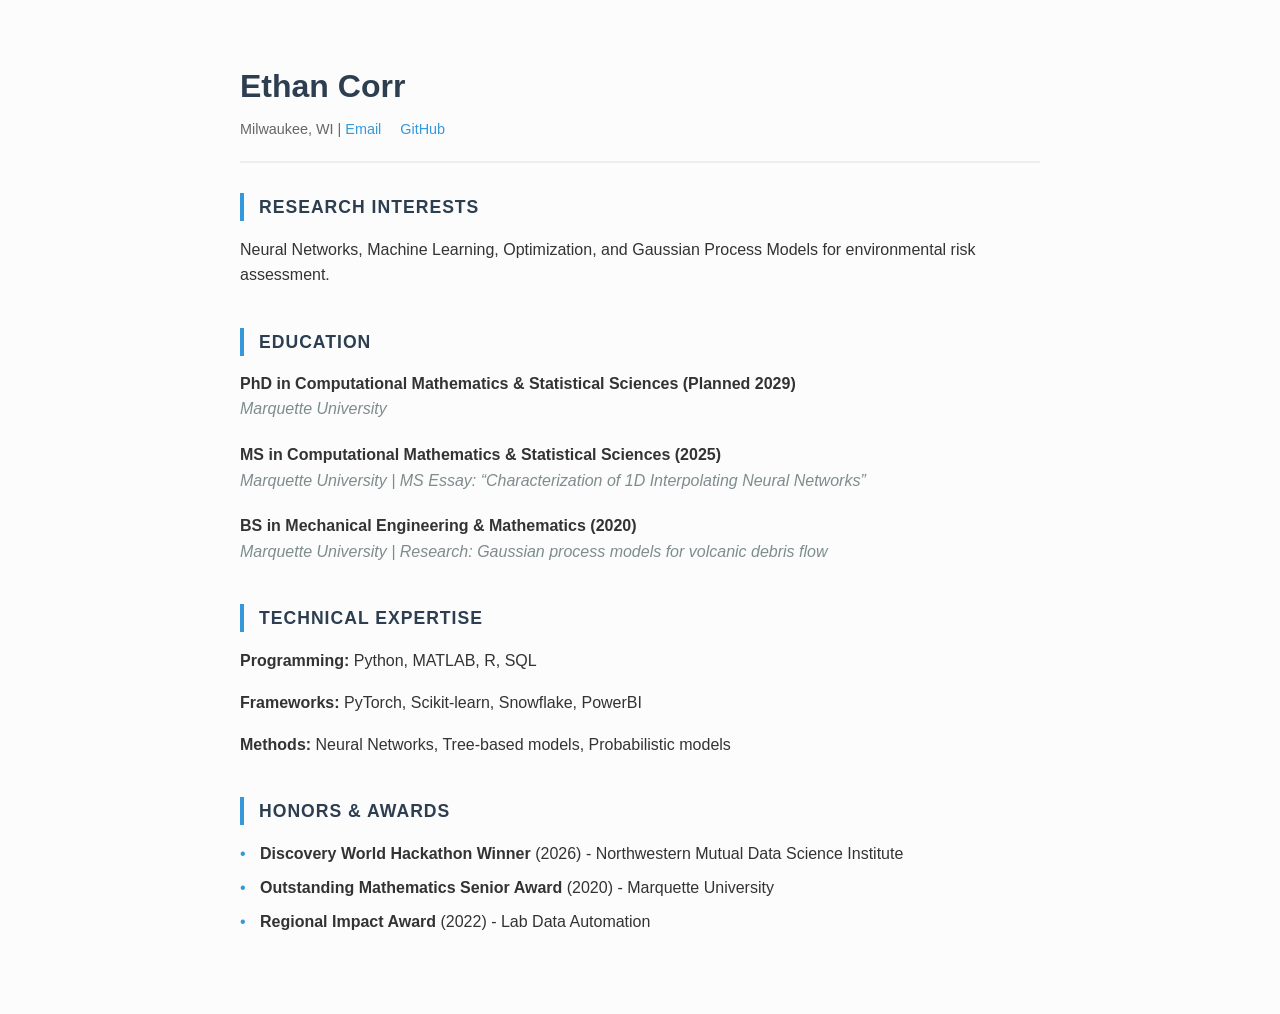
==== index.html @ 84d6f5fb "Add initial HTML structure for academic profile" ====
<!DOCTYPE html>
<html lang="en">
<head>
    <meta charset="UTF-8">
    <meta name="viewport" content="width=device-width, initial-scale=1.0">
    <title>Ethan Corr | Academic Profile</title>
    <style>
        body { font-family: 'Helvetica Neue', Arial, sans-serif; line-height: 1.6; color: #333; max-width: 800px; margin: 0 auto; padding: 40px 20px; background-color: #fcfcfc; }
        header { border-bottom: 2px solid #eee; padding-bottom: 20px; margin-bottom: 30px; }
        h1 { margin-bottom: 5px; color: #2c3e50; }
        .contact-info { font-size: 0.9em; color: #666; }
        .contact-info a { color: #3498db; text-decoration: none; margin-right: 15px; }
        section { margin-bottom: 40px; }
        h2 { border-left: 4px solid #3498db; padding-left: 15px; text-transform: uppercase; font-size: 1.1em; letter-spacing: 1px; color: #2c3e50; }
        .item { margin-bottom: 20px; }
        .item-title { font-weight: bold; display: block; }
        .item-sub { color: #7f8c8d; font-style: italic; }
        .award-list { list-style: none; padding: 0; }
        .award-list li { margin-bottom: 8px; padding-left: 20px; position: relative; }
        .award-list li::before { content: "•"; color: #3498db; position: absolute; left: 0; }
    </style>
</head>
<body>

    <header>
        <h1>Ethan Corr</h1>
        <div class="contact-info">
            <span>Milwaukee, WI</span> | 
            <a href="mailto:emcorr1@yahoo.com">Email</a>
            <a href="https://github.com">GitHub</a>
        </div>
    </header>

    <section id="research-interests">
        <h2>Research Interests</h2>
        <p>Neural Networks, Machine Learning, Optimization, and Gaussian Process Models for environmental risk assessment.</p>
    </section>

    <section id="education">
        <h2>Education</h2>
        <div class="item">
            <span class="item-title">PhD in Computational Mathematics & Statistical Sciences (Planned 2029)</span>
            <span class="item-sub">Marquette University</span>
        </div>
        <div class="item">
            <span class="item-title">MS in Computational Mathematics & Statistical Sciences (2025)</span>
            <span class="item-sub">Marquette University | MS Essay: “Characterization of 1D Interpolating Neural Networks”</span>
        </div>
        <div class="item">
            <span class="item-title">BS in Mechanical Engineering & Mathematics (2020)</span>
            <span class="item-sub">Marquette University | Research: Gaussian process models for volcanic debris flow</span>
        </div>
    </section>

    <section id="technical-skills">
        <h2>Technical Expertise</h2>
        <p><strong>Programming:</strong> Python, MATLAB, R, SQL</p>
        <p><strong>Frameworks:</strong> PyTorch, Scikit-learn, Snowflake, PowerBI</p>
        <p><strong>Methods:</strong> Neural Networks, Tree-based models, Probabilistic models</p>
    </section>

    <section id="honors">
        <h2>Honors & Awards</h2>
        <ul class="award-list">
            <li><strong>Discovery World Hackathon Winner</strong> (2026) - Northwestern Mutual Data Science Institute</li>
            <li><strong>Outstanding Mathematics Senior Award</strong> (2020) - Marquette University</li>
            <li><strong>Regional Impact Award</strong> (2022) - Lab Data Automation</li>
        </ul>
    </section>

</body>
</html>
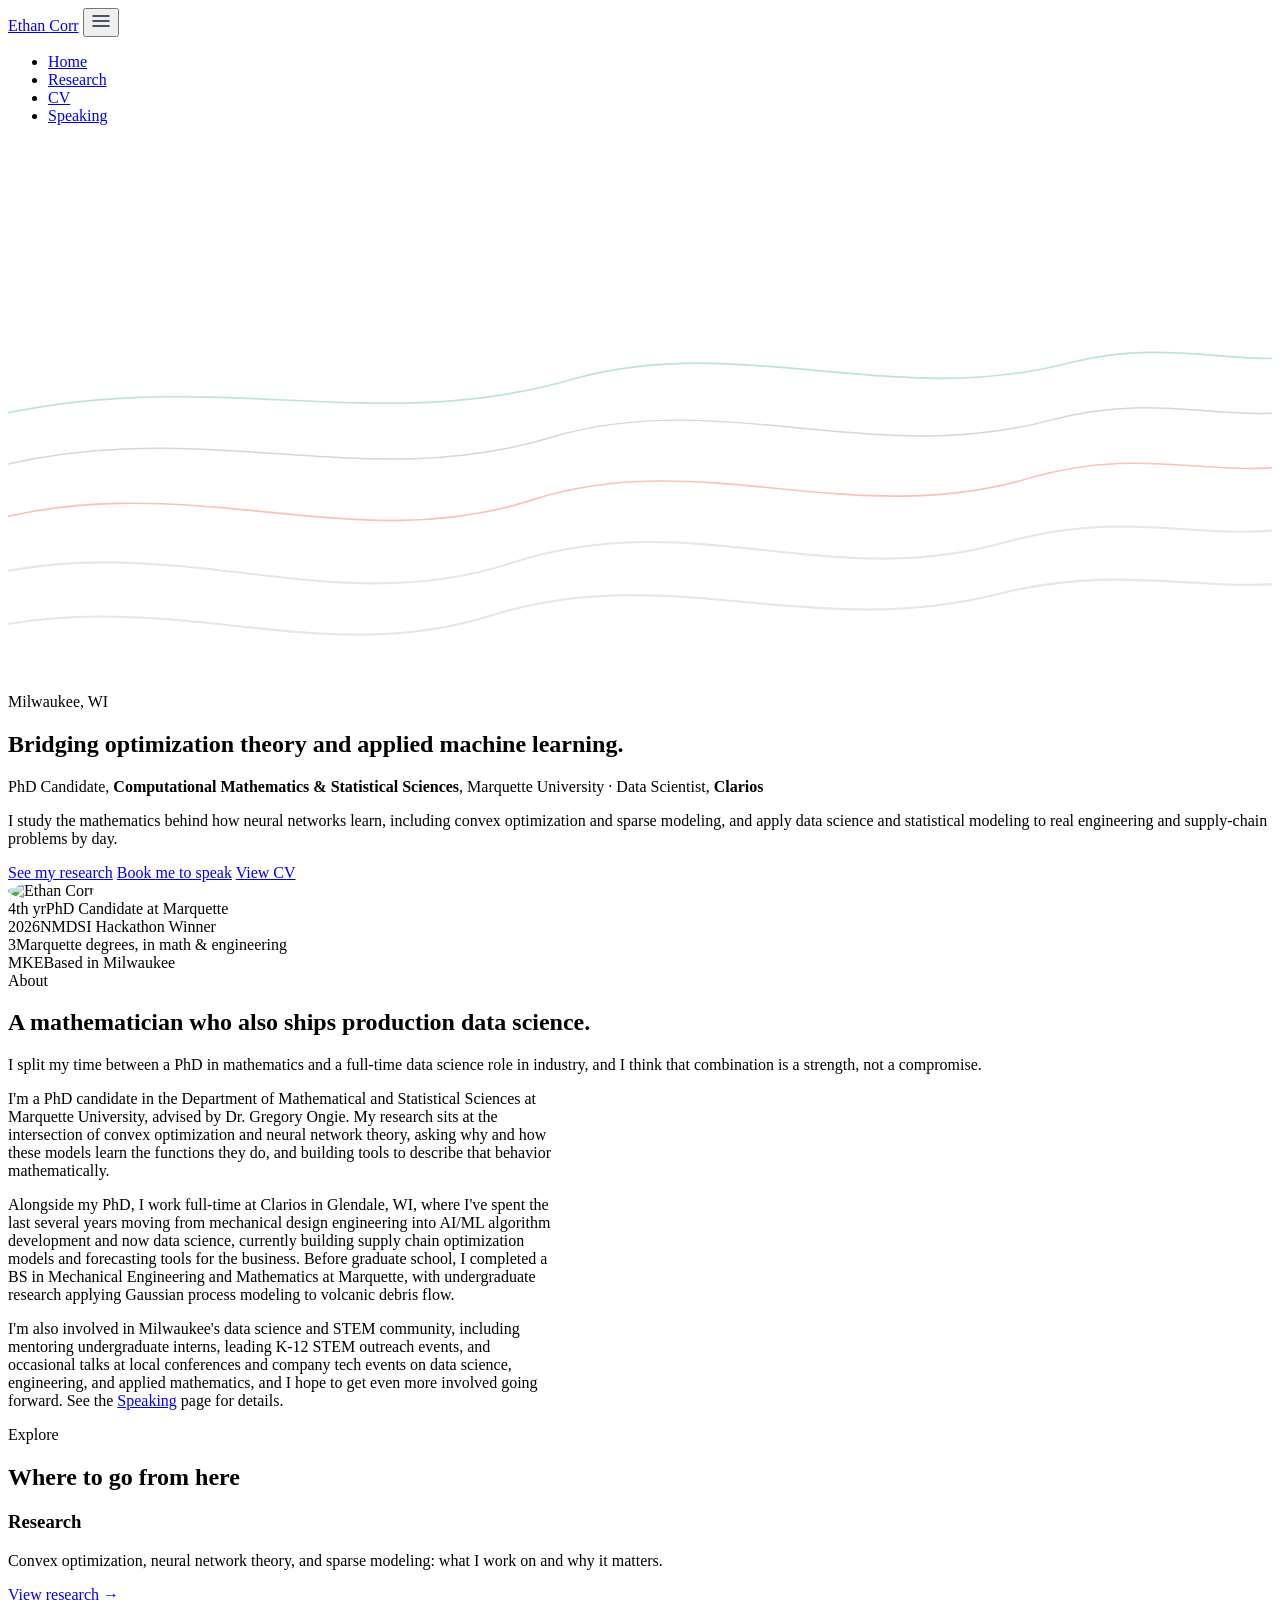
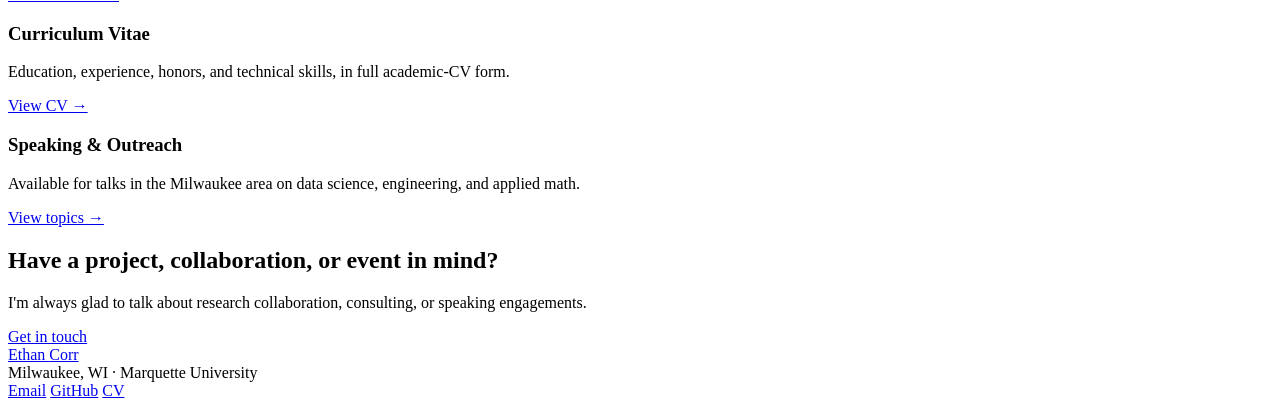
==== commit 40bec5d8: "Updated site with Claude" ====
--- a/index.html
+++ b/index.html
@@ -1,72 +1,143 @@
 <!DOCTYPE html>
 <html lang="en">
 <head>
-    <meta charset="UTF-8">
-    <meta name="viewport" content="width=device-width, initial-scale=1.0">
-    <title>Ethan Corr | Academic Profile</title>
-    <style>
-        body { font-family: 'Helvetica Neue', Arial, sans-serif; line-height: 1.6; color: #333; max-width: 800px; margin: 0 auto; padding: 40px 20px; background-color: #fcfcfc; }
-        header { border-bottom: 2px solid #eee; padding-bottom: 20px; margin-bottom: 30px; }
-        h1 { margin-bottom: 5px; color: #2c3e50; }
-        .contact-info { font-size: 0.9em; color: #666; }
-        .contact-info a { color: #3498db; text-decoration: none; margin-right: 15px; }
-        section { margin-bottom: 40px; }
-        h2 { border-left: 4px solid #3498db; padding-left: 15px; text-transform: uppercase; font-size: 1.1em; letter-spacing: 1px; color: #2c3e50; }
-        .item { margin-bottom: 20px; }
-        .item-title { font-weight: bold; display: block; }
-        .item-sub { color: #7f8c8d; font-style: italic; }
-        .award-list { list-style: none; padding: 0; }
-        .award-list li { margin-bottom: 8px; padding-left: 20px; position: relative; }
-        .award-list li::before { content: "•"; color: #3498db; position: absolute; left: 0; }
-    </style>
+<meta charset="UTF-8">
+<meta name="viewport" content="width=device-width, initial-scale=1.0">
+<title>Ethan Corr | Mathematician & Data Scientist</title>
+<meta name="description" content="Ethan Corr is a PhD candidate in Computational Mathematics &amp; Statistical Sciences at Marquette University and a Data Scientist at Clarios, working on convex optimization for neural networks.">
+<link rel="preconnect" href="https://fonts.googleapis.com">
+<link href="https://fonts.googleapis.com/css2?family=Space+Grotesk:wght@500;700&family=Inter:wght@400;500;600&family=IBM+Plex+Mono:wght@500;600&display=swap" rel="stylesheet">
+<link rel="stylesheet" href="css/styles.css">
 </head>
 <body>
 
-    <header>
-        <h1>Ethan Corr</h1>
-        <div class="contact-info">
-            <span>Milwaukee, WI</span> | 
-            <a href="mailto:emcorr1@yahoo.com">Email</a>
-            <a href="https://github.com">GitHub</a>
-        </div>
-    </header>
+<header class="site-header">
+  <nav class="nav wrap">
+    <a href="index.html" class="wordmark">Ethan <span>Corr</span></a>
+    <button class="nav-toggle" aria-label="Toggle navigation" aria-expanded="false">
+      <svg width="20" height="20" viewBox="0 0 20 20" fill="none"><path d="M2 5h16M2 10h16M2 15h16" stroke="#12213B" stroke-width="1.6" stroke-linecap="round"/></svg>
+    </button>
+    <ul class="nav-links">
+      <li><a href="index.html" aria-current="page">Home</a></li>
+      <li><a href="research.html">Research</a></li>
+      <li><a href="cv.html">CV</a></li>
+      <li><a href="speaking.html">Speaking</a></li>
+    </ul>
+  </nav>
+</header>
 
-    <section id="research-interests">
-        <h2>Research Interests</h2>
-        <p>Neural Networks, Machine Learning, Optimization, and Gaussian Process Models for environmental risk assessment.</p>
-    </section>
+<section class="hero">
+  <!-- SIGNATURE ELEMENT: abstract contour / optimization-landscape motif -->
+  <svg class="contour-field" viewBox="0 0 1200 520" preserveAspectRatio="xMidYMid slice" aria-hidden="true">
+    <path d="M-50,420 C150,360 300,460 480,400 C650,345 780,430 950,380 C1080,345 1150,390 1250,360" fill="none" stroke="#E3E6EC" stroke-width="2"/>
+    <path d="M-50,370 C160,300 320,400 500,340 C660,290 800,370 970,320 C1090,285 1160,330 1250,300" fill="none" stroke="#F1512F" stroke-width="1.6" opacity="0.35"/>
+    <path d="M-50,320 C170,250 330,340 520,280 C680,235 820,310 990,265 C1100,235 1170,275 1250,250" fill="none" stroke="#12213B" stroke-width="1.4" opacity="0.18"/>
+    <path d="M-50,270 C180,205 340,285 540,225 C700,182 840,255 1010,210 C1110,185 1180,220 1250,200" fill="none" stroke="#17A398" stroke-width="1.6" opacity="0.3"/>
+    <path d="M-50,470 C140,415 290,505 460,450 C630,398 760,475 940,430 C1070,398 1140,435 1250,415" fill="none" stroke="#E3E6EC" stroke-width="2"/>
+  </svg>
 
-    <section id="education">
-        <h2>Education</h2>
-        <div class="item">
-            <span class="item-title">PhD in Computational Mathematics & Statistical Sciences (Planned 2029)</span>
-            <span class="item-sub">Marquette University</span>
-        </div>
-        <div class="item">
-            <span class="item-title">MS in Computational Mathematics & Statistical Sciences (2025)</span>
-            <span class="item-sub">Marquette University | MS Essay: “Characterization of 1D Interpolating Neural Networks”</span>
-        </div>
-        <div class="item">
-            <span class="item-title">BS in Mechanical Engineering & Mathematics (2020)</span>
-            <span class="item-sub">Marquette University | Research: Gaussian process models for volcanic debris flow</span>
-        </div>
-    </section>
+  <div class="wrap hero-grid">
+    <div>
+      <span class="eyebrow">Milwaukee, WI</span>
+      <h1>Bridging optimization theory and applied machine learning.</h1>
+      <p class="role-line">PhD Candidate, <strong>Computational Mathematics &amp; Statistical Sciences</strong>, Marquette University · Data Scientist, <strong>Clarios</strong></p>
+      <p class="lede">I study the mathematics behind how neural networks learn, including convex optimization and sparse modeling, and apply data science and statistical modeling to real engineering and supply-chain problems by day.</p>
+      <div class="btn-row">
+        <a class="btn btn-primary" href="research.html">See my research</a>
+        <a class="btn btn-secondary" href="speaking.html">Book me to speak</a>
+        <a class="btn btn-secondary" href="cv.html">View CV</a>
+      </div>
+    </div>
+    <div class="hero-photo">
+      <div class="headshot" style="background:none; padding:0;">
+        <img src="images/headshot.jpg" alt="Ethan Corr" style="width:100%; height:100%; object-fit:cover; border-radius:50%;">
+      </div>
+    </div>
+  </div>
+</section>
 
-    <section id="technical-skills">
-        <h2>Technical Expertise</h2>
-        <p><strong>Programming:</strong> Python, MATLAB, R, SQL</p>
-        <p><strong>Frameworks:</strong> PyTorch, Scikit-learn, Snowflake, PowerBI</p>
-        <p><strong>Methods:</strong> Neural Networks, Tree-based models, Probabilistic models</p>
-    </section>
+<section class="block tight">
+  <div class="wrap">
+    <div class="stat-strip">
+      <div class="stat"><span class="num">4th yr</span><span class="label">PhD Candidate at Marquette</span></div>
+      <div class="stat"><span class="num">2026</span><span class="label">NMDSI Hackathon Winner</span></div>
+      <div class="stat"><span class="num">3</span><span class="label">Marquette degrees, in math &amp; engineering</span></div>
+      <div class="stat"><span class="num">MKE</span><span class="label">Based in Milwaukee</span></div>
+    </div>
+  </div>
+</section>
 
-    <section id="honors">
-        <h2>Honors & Awards</h2>
-        <ul class="award-list">
-            <li><strong>Discovery World Hackathon Winner</strong> (2026) - Northwestern Mutual Data Science Institute</li>
-            <li><strong>Outstanding Mathematics Senior Award</strong> (2020) - Marquette University</li>
-            <li><strong>Regional Impact Award</strong> (2022) - Lab Data Automation</li>
-        </ul>
-    </section>
+<section class="block">
+  <div class="wrap">
+    <div class="section-head">
+      <span class="eyebrow">About</span>
+      <h2>A mathematician who also ships production data science.</h2>
+      <p>I split my time between a PhD in mathematics and a full-time data science role in industry, and I think that combination is a strength, not a compromise.</p>
+    </div>
+    <p style="max-width: 68ch; color: var(--ink-soft);">
+      I'm a PhD candidate in the Department of Mathematical and Statistical Sciences at Marquette University, advised by Dr. Gregory Ongie. My research sits at the intersection of convex optimization and neural network theory, asking why and how these models learn the functions they do, and building tools to describe that behavior mathematically.
+    </p>
+    <p style="max-width: 68ch; color: var(--ink-soft);">
+      Alongside my PhD, I work full-time at Clarios in Glendale, WI, where I've spent the last several years moving from mechanical design engineering into AI/ML algorithm development and now data science, currently building supply chain optimization models and forecasting tools for the business. Before graduate school, I completed a BS in Mechanical Engineering and Mathematics at Marquette, with undergraduate research applying Gaussian process modeling to volcanic debris flow.
+    </p>
+    <p style="max-width: 68ch; color: var(--ink-soft);">
+      I'm also involved in Milwaukee's data science and STEM community, including mentoring undergraduate interns, leading K-12 STEM outreach events, and occasional talks at local conferences and company tech events on data science, engineering, and applied mathematics, and I hope to get even more involved going forward. See the <a href="speaking.html">Speaking</a> page for details.
+    </p>
+  </div>
+</section>
 
+<section class="block">
+  <div class="wrap">
+    <div class="section-head">
+      <span class="eyebrow">Explore</span>
+      <h2>Where to go from here</h2>
+    </div>
+    <div class="card-grid">
+      <div class="card">
+        <h3>Research</h3>
+        <p>Convex optimization, neural network theory, and sparse modeling: what I work on and why it matters.</p>
+        <a class="card-link" href="research.html">View research &rarr;</a>
+      </div>
+      <div class="card">
+        <h3>Curriculum Vitae</h3>
+        <p>Education, experience, honors, and technical skills, in full academic-CV form.</p>
+        <a class="card-link" href="cv.html">View CV &rarr;</a>
+      </div>
+      <div class="card">
+        <h3>Speaking &amp; Outreach</h3>
+        <p>Available for talks in the Milwaukee area on data science, engineering, and applied math.</p>
+        <a class="card-link" href="speaking.html">View topics &rarr;</a>
+      </div>
+    </div>
+  </div>
+</section>
+
+<section class="block tight">
+  <div class="wrap">
+    <div class="callout">
+      <div>
+        <h2>Have a project, collaboration, or event in mind?</h2>
+        <p>I'm always glad to talk about research collaboration, consulting, or speaking engagements.</p>
+      </div>
+      <a class="btn btn-primary" href="mailto:ethan.corr@marquette.edu">Get in touch</a>
+    </div>
+  </div>
+</section>
+
+<footer class="site-footer">
+  <div class="wrap footer-grid">
+    <div>
+      <a href="index.html" class="wordmark">Ethan <span>Corr</span></a>
+      <div class="footer-meta">Milwaukee, WI &middot; Marquette University</div>
+    </div>
+    <div class="footer-links">
+      <a href="mailto:ethan.corr@marquette.edu">Email</a>
+      <a href="https://github.com/ethan-corr">GitHub</a>
+      <a href="cv.html">CV</a>
+    </div>
+  </div>
+</footer>
+
+<script src="js/main.js"></script>
 </body>
 </html>
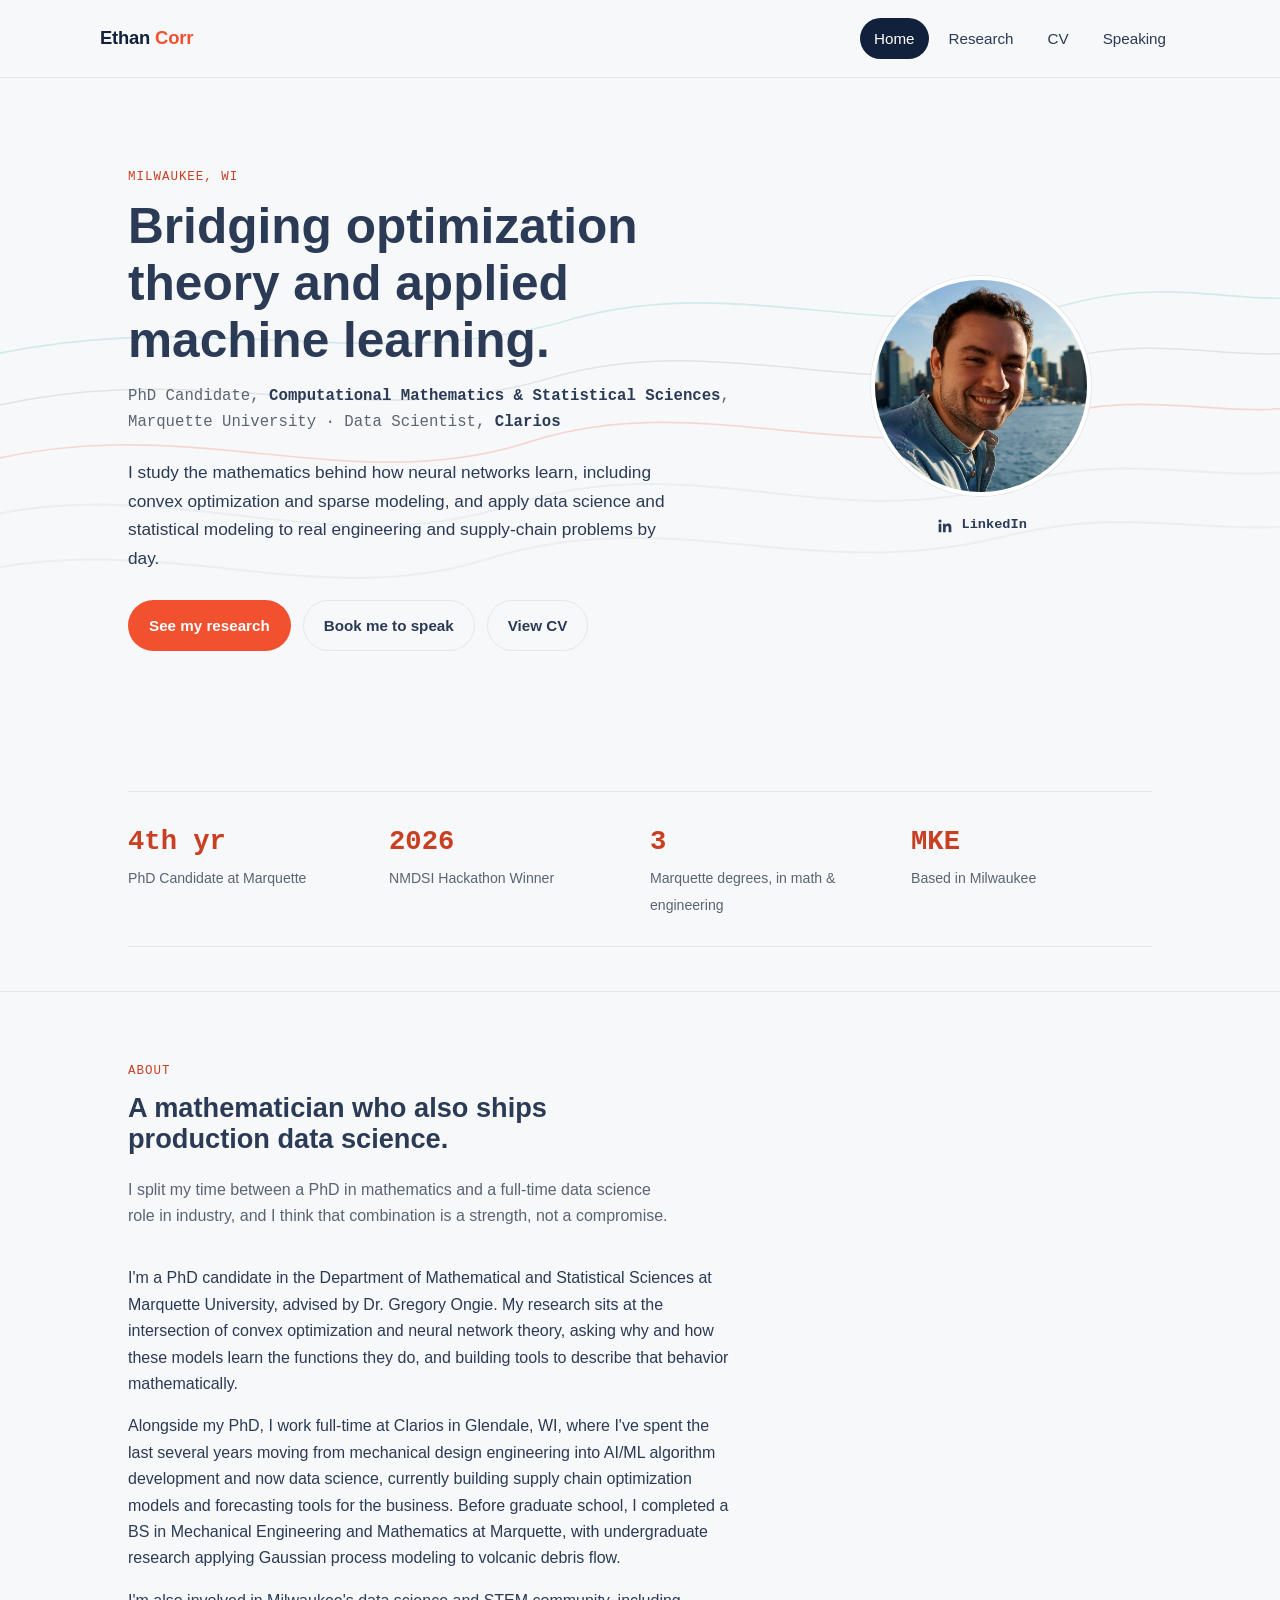
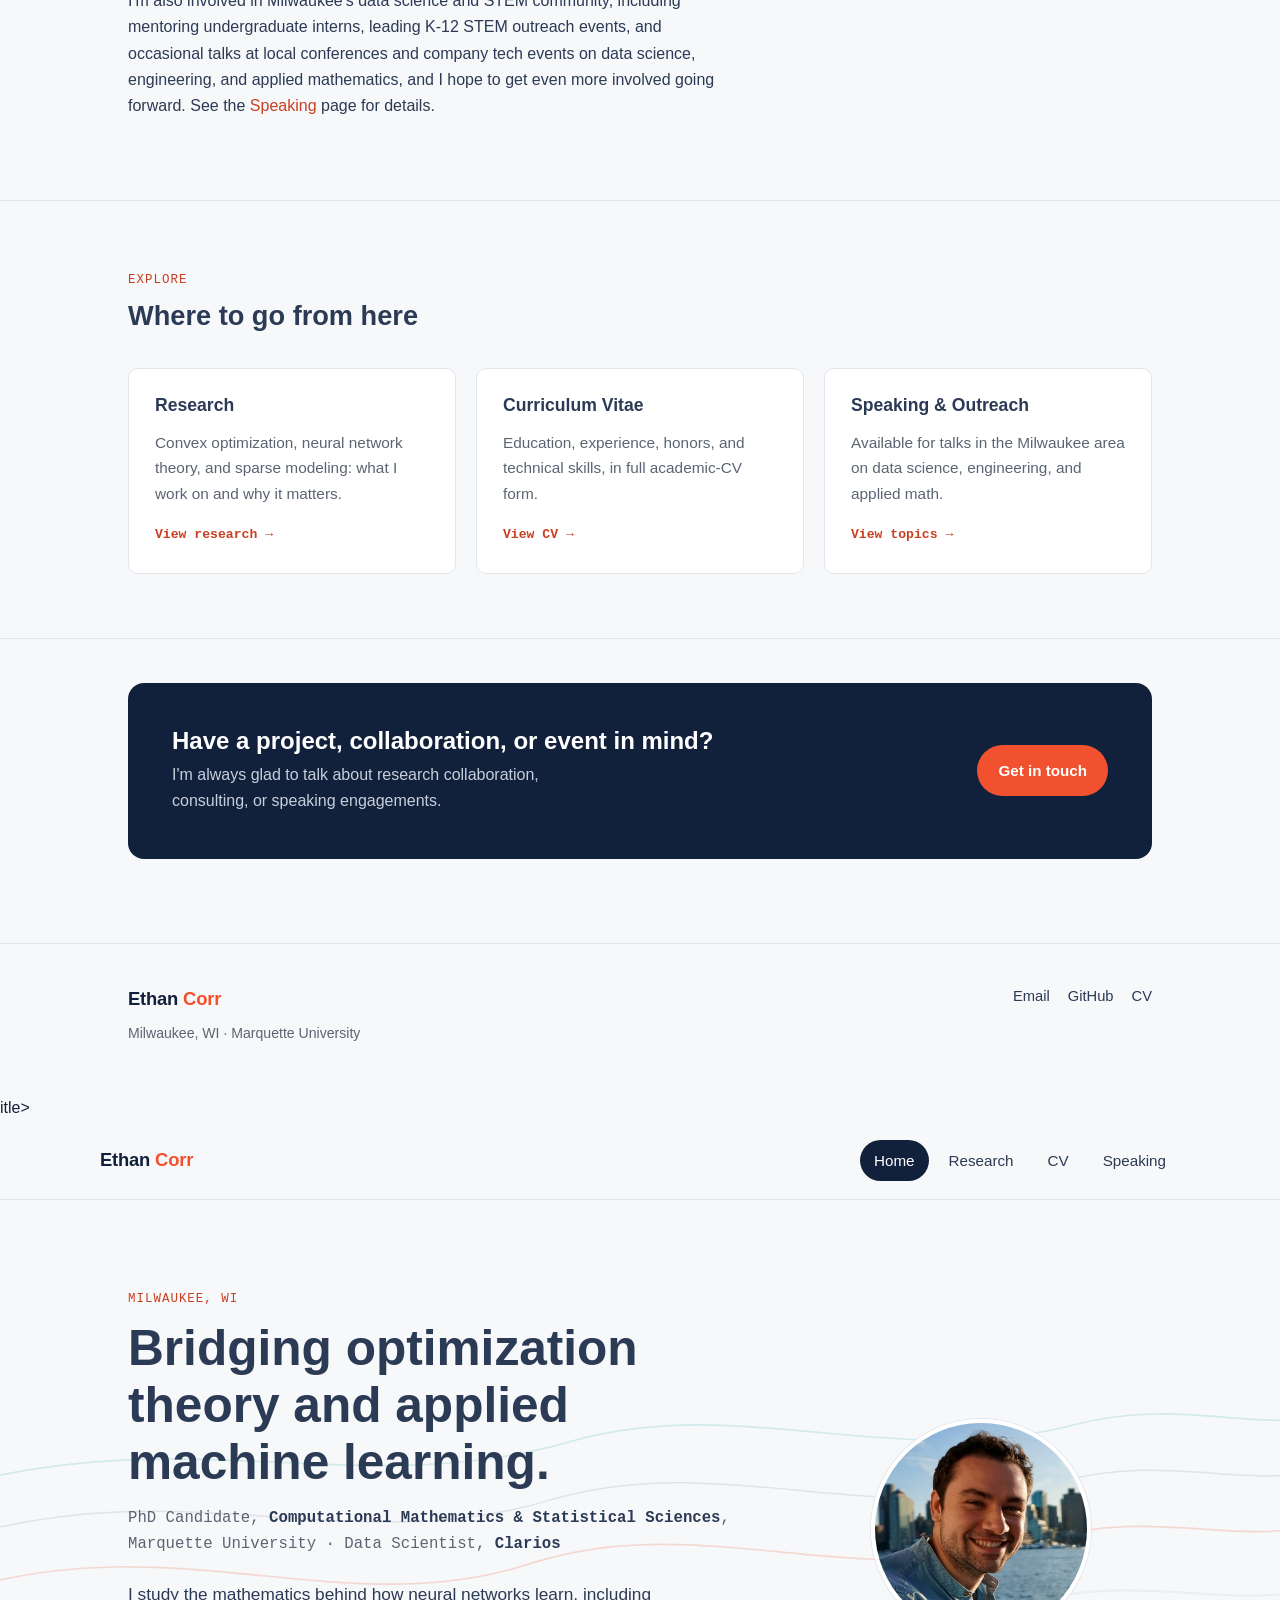
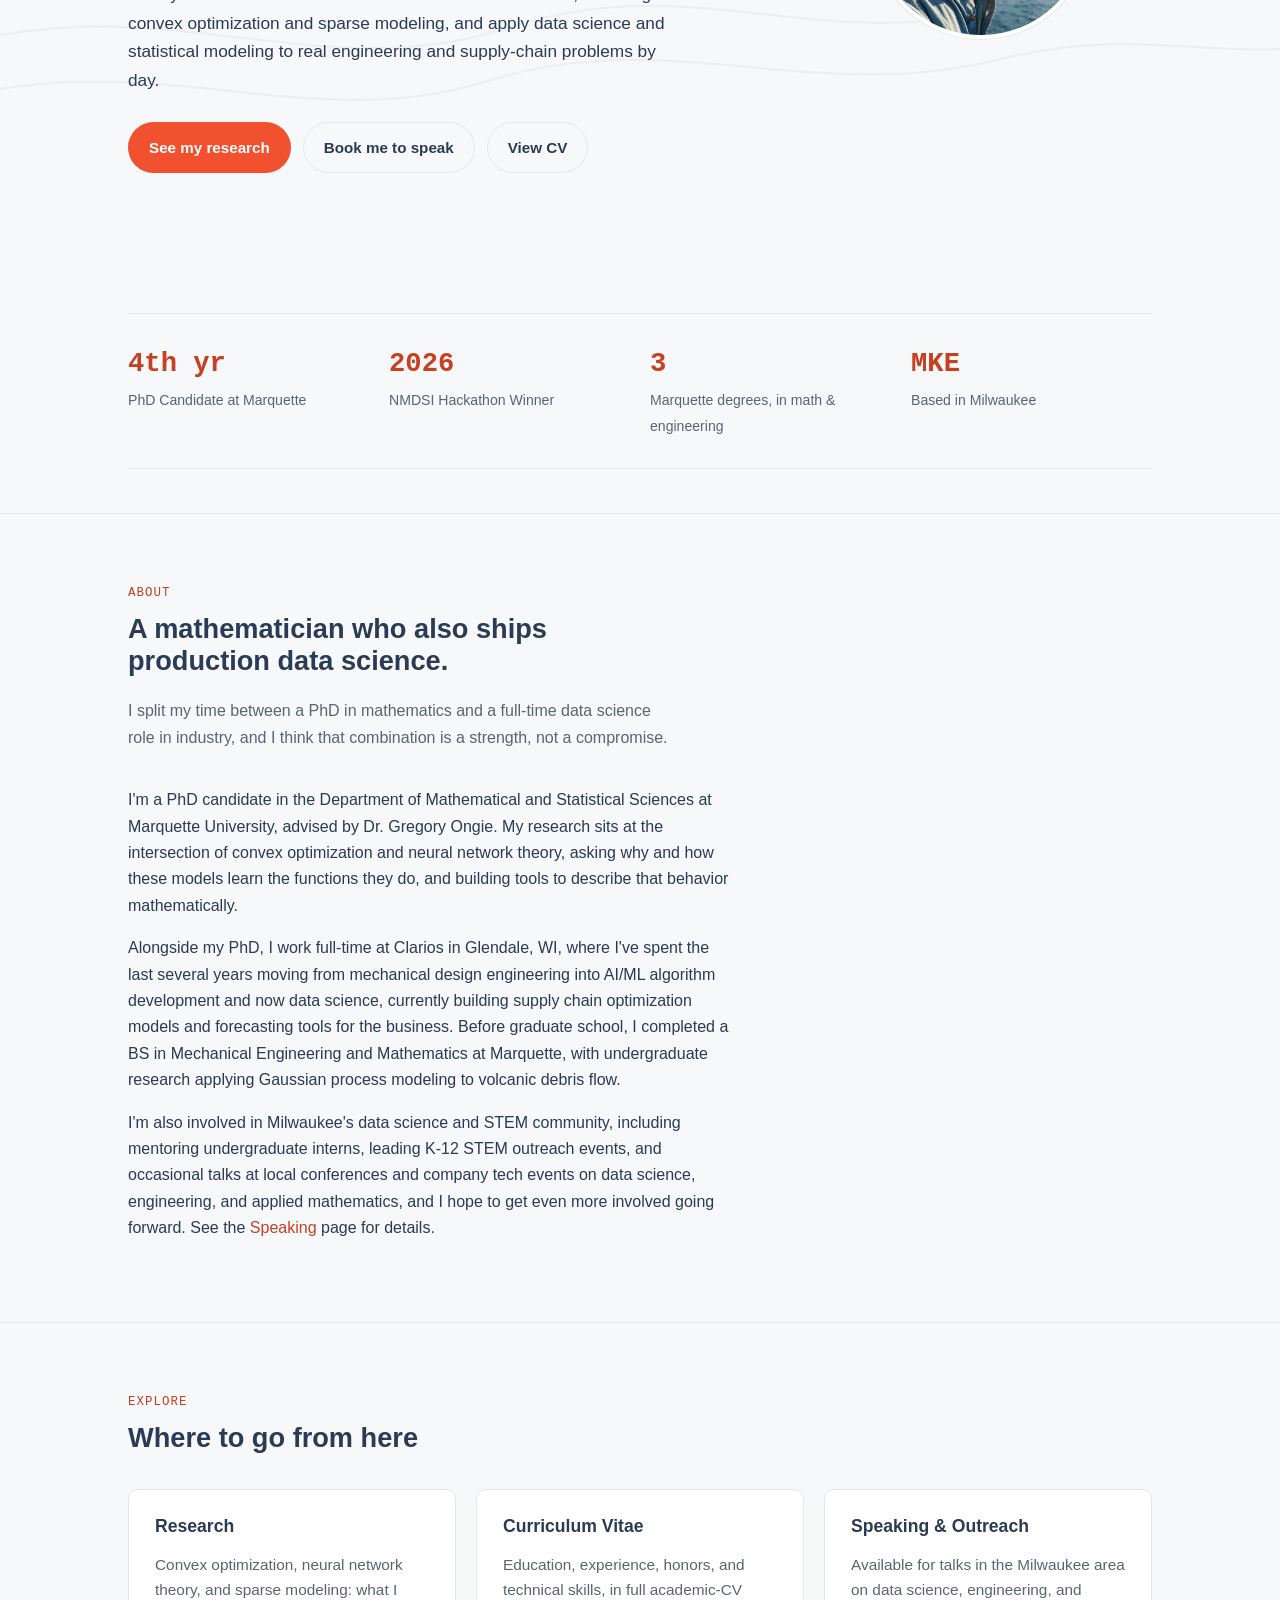
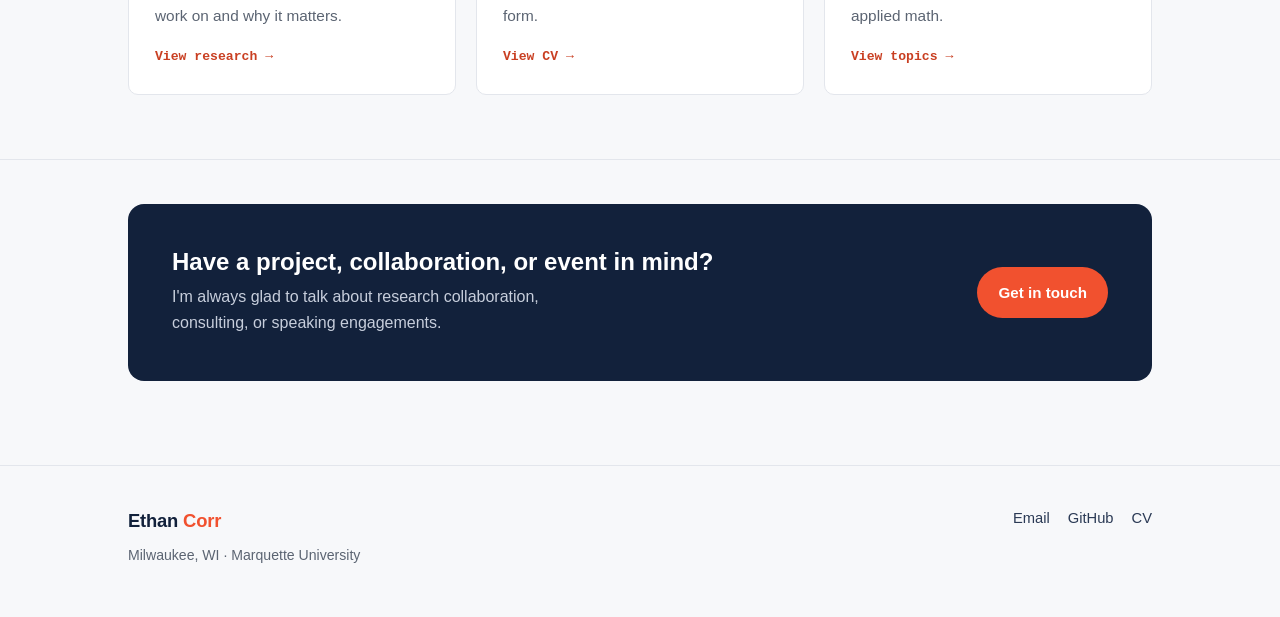
==== commit bc43ba67: "Update index.html" ====
--- a/index.html
+++ b/index.html
@@ -1,4 +1,9 @@
 <!DOCTYPE html>
+<html lang="en">
+<head>
+<meta charset="UTF-8">
+<meta name="viewport" content="width=device-width, initial-scale=1.0">
+<title>Ethan Corr | Mathematician & Data Scientist</t<!DOCTYPE html>
 <html lang="en">
 <head>
 <meta charset="UTF-8">
@@ -52,6 +57,10 @@
       <div class="headshot" style="background:none; padding:0;">
         <img src="images/headshot.jpg" alt="Ethan Corr" style="width:100%; height:100%; object-fit:cover; border-radius:50%;">
       </div>
+      <a href="https://www.linkedin.com/in/ethan-corr/" target="_blank" rel="noopener" class="linkedin-link">
+        <svg width="18" height="18" viewBox="0 0 24 24" fill="currentColor" aria-hidden="true"><path d="M20.45 20.45h-3.55v-5.57c0-1.33-.02-3.03-1.85-3.03-1.85 0-2.14 1.45-2.14 2.94v5.66H9.36V9h3.41v1.56h.05c.48-.9 1.64-1.85 3.38-1.85 3.6 0 4.27 2.37 4.27 5.45v6.29zM5.34 7.43a2.06 2.06 0 1 1 0-4.12 2.06 2.06 0 0 1 0 4.12zM7.12 20.45H3.56V9h3.56v11.45z"/></svg>
+        LinkedIn
+      </a>
     </div>
   </div>
 </section>
@@ -141,3 +150,141 @@
 <script src="js/main.js"></script>
 </body>
 </html>
+itle>
+<meta name="description" content="Ethan Corr is a PhD candidate in Computational Mathematics &amp; Statistical Sciences at Marquette University and a Data Scientist at Clarios, working on convex optimization for neural networks.">
+<link rel="preconnect" href="https://fonts.googleapis.com">
+<link href="https://fonts.googleapis.com/css2?family=Space+Grotesk:wght@500;700&family=Inter:wght@400;500;600&family=IBM+Plex+Mono:wght@500;600&display=swap" rel="stylesheet">
+<link rel="stylesheet" href="css/styles.css">
+</head>
+<body>
+
+<header class="site-header">
+  <nav class="nav wrap">
+    <a href="index.html" class="wordmark">Ethan <span>Corr</span></a>
+    <button class="nav-toggle" aria-label="Toggle navigation" aria-expanded="false">
+      <svg width="20" height="20" viewBox="0 0 20 20" fill="none"><path d="M2 5h16M2 10h16M2 15h16" stroke="#12213B" stroke-width="1.6" stroke-linecap="round"/></svg>
+    </button>
+    <ul class="nav-links">
+      <li><a href="index.html" aria-current="page">Home</a></li>
+      <li><a href="research.html">Research</a></li>
+      <li><a href="cv.html">CV</a></li>
+      <li><a href="speaking.html">Speaking</a></li>
+    </ul>
+  </nav>
+</header>
+
+<section class="hero">
+  <!-- SIGNATURE ELEMENT: abstract contour / optimization-landscape motif -->
+  <svg class="contour-field" viewBox="0 0 1200 520" preserveAspectRatio="xMidYMid slice" aria-hidden="true">
+    <path d="M-50,420 C150,360 300,460 480,400 C650,345 780,430 950,380 C1080,345 1150,390 1250,360" fill="none" stroke="#E3E6EC" stroke-width="2"/>
+    <path d="M-50,370 C160,300 320,400 500,340 C660,290 800,370 970,320 C1090,285 1160,330 1250,300" fill="none" stroke="#F1512F" stroke-width="1.6" opacity="0.35"/>
+    <path d="M-50,320 C170,250 330,340 520,280 C680,235 820,310 990,265 C1100,235 1170,275 1250,250" fill="none" stroke="#12213B" stroke-width="1.4" opacity="0.18"/>
+    <path d="M-50,270 C180,205 340,285 540,225 C700,182 840,255 1010,210 C1110,185 1180,220 1250,200" fill="none" stroke="#17A398" stroke-width="1.6" opacity="0.3"/>
+    <path d="M-50,470 C140,415 290,505 460,450 C630,398 760,475 940,430 C1070,398 1140,435 1250,415" fill="none" stroke="#E3E6EC" stroke-width="2"/>
+  </svg>
+
+  <div class="wrap hero-grid">
+    <div>
+      <span class="eyebrow">Milwaukee, WI</span>
+      <h1>Bridging optimization theory and applied machine learning.</h1>
+      <p class="role-line">PhD Candidate, <strong>Computational Mathematics &amp; Statistical Sciences</strong>, Marquette University · Data Scientist, <strong>Clarios</strong></p>
+      <p class="lede">I study the mathematics behind how neural networks learn, including convex optimization and sparse modeling, and apply data science and statistical modeling to real engineering and supply-chain problems by day.</p>
+      <div class="btn-row">
+        <a class="btn btn-primary" href="research.html">See my research</a>
+        <a class="btn btn-secondary" href="speaking.html">Book me to speak</a>
+        <a class="btn btn-secondary" href="cv.html">View CV</a>
+      </div>
+    </div>
+    <div class="hero-photo">
+      <div class="headshot" style="background:none; padding:0;">
+        <img src="images/headshot.jpg" alt="Ethan Corr" style="width:100%; height:100%; object-fit:cover; border-radius:50%;">
+      </div>
+    </div>
+  </div>
+</section>
+
+<section class="block tight">
+  <div class="wrap">
+    <div class="stat-strip">
+      <div class="stat"><span class="num">4th yr</span><span class="label">PhD Candidate at Marquette</span></div>
+      <div class="stat"><span class="num">2026</span><span class="label">NMDSI Hackathon Winner</span></div>
+      <div class="stat"><span class="num">3</span><span class="label">Marquette degrees, in math &amp; engineering</span></div>
+      <div class="stat"><span class="num">MKE</span><span class="label">Based in Milwaukee</span></div>
+    </div>
+  </div>
+</section>
+
+<section class="block">
+  <div class="wrap">
+    <div class="section-head">
+      <span class="eyebrow">About</span>
+      <h2>A mathematician who also ships production data science.</h2>
+      <p>I split my time between a PhD in mathematics and a full-time data science role in industry, and I think that combination is a strength, not a compromise.</p>
+    </div>
+    <p style="max-width: 68ch; color: var(--ink-soft);">
+      I'm a PhD candidate in the Department of Mathematical and Statistical Sciences at Marquette University, advised by Dr. Gregory Ongie. My research sits at the intersection of convex optimization and neural network theory, asking why and how these models learn the functions they do, and building tools to describe that behavior mathematically.
+    </p>
+    <p style="max-width: 68ch; color: var(--ink-soft);">
+      Alongside my PhD, I work full-time at Clarios in Glendale, WI, where I've spent the last several years moving from mechanical design engineering into AI/ML algorithm development and now data science, currently building supply chain optimization models and forecasting tools for the business. Before graduate school, I completed a BS in Mechanical Engineering and Mathematics at Marquette, with undergraduate research applying Gaussian process modeling to volcanic debris flow.
+    </p>
+    <p style="max-width: 68ch; color: var(--ink-soft);">
+      I'm also involved in Milwaukee's data science and STEM community, including mentoring undergraduate interns, leading K-12 STEM outreach events, and occasional talks at local conferences and company tech events on data science, engineering, and applied mathematics, and I hope to get even more involved going forward. See the <a href="speaking.html">Speaking</a> page for details.
+    </p>
+  </div>
+</section>
+
+<section class="block">
+  <div class="wrap">
+    <div class="section-head">
+      <span class="eyebrow">Explore</span>
+      <h2>Where to go from here</h2>
+    </div>
+    <div class="card-grid">
+      <div class="card">
+        <h3>Research</h3>
+        <p>Convex optimization, neural network theory, and sparse modeling: what I work on and why it matters.</p>
+        <a class="card-link" href="research.html">View research &rarr;</a>
+      </div>
+      <div class="card">
+        <h3>Curriculum Vitae</h3>
+        <p>Education, experience, honors, and technical skills, in full academic-CV form.</p>
+        <a class="card-link" href="cv.html">View CV &rarr;</a>
+      </div>
+      <div class="card">
+        <h3>Speaking &amp; Outreach</h3>
+        <p>Available for talks in the Milwaukee area on data science, engineering, and applied math.</p>
+        <a class="card-link" href="speaking.html">View topics &rarr;</a>
+      </div>
+    </div>
+  </div>
+</section>
+
+<section class="block tight">
+  <div class="wrap">
+    <div class="callout">
+      <div>
+        <h2>Have a project, collaboration, or event in mind?</h2>
+        <p>I'm always glad to talk about research collaboration, consulting, or speaking engagements.</p>
+      </div>
+      <a class="btn btn-primary" href="mailto:ethan.corr@marquette.edu">Get in touch</a>
+    </div>
+  </div>
+</section>
+
+<footer class="site-footer">
+  <div class="wrap footer-grid">
+    <div>
+      <a href="index.html" class="wordmark">Ethan <span>Corr</span></a>
+      <div class="footer-meta">Milwaukee, WI &middot; Marquette University</div>
+    </div>
+    <div class="footer-links">
+      <a href="mailto:ethan.corr@marquette.edu">Email</a>
+      <a href="https://github.com/ethan-corr">GitHub</a>
+      <a href="cv.html">CV</a>
+    </div>
+  </div>
+</footer>
+
+<script src="js/main.js"></script>
+</body>
+</html>
--- a/css/styles.css
+++ b/css/styles.css
@@ -0,0 +1,1059 @@
+/* ==========================================================================
+   Ethan Corr — Academic / Professional site
+   Design tokens/* ==========================================================================
+   Ethan Corr — Academic / Professional site
+   Design tokens
+   ========================================================================== */
+
+:root {
+  --ink: #12213B;         /* primary text, dark surfaces */
+  --ink-soft: #2B3A55;    /* secondary dark, headings on light */
+  --bg: #F7F8FA;          /* page background */
+  --surface: #FFFFFF;     /* card / panel background */
+  --line: #E3E6EC;        /* hairline borders */
+  --muted: #5B6472;       /* secondary text */
+  --accent: #F1512F;      /* bold vermilion accent */
+  --accent-dark: #C93F22; /* hover/active state for accent */
+  --accent-tint: #FDEAE5; /* pale accent for chips/backgrounds */
+  --teal: #17A398;        /* secondary accent */
+  --teal-tint: #E4F5F3;
+
+  --font-display: 'Space Grotesk', 'Segoe UI', sans-serif;
+  --font-body: 'Inter', 'Segoe UI', sans-serif;
+  --font-mono: 'IBM Plex Mono', 'Courier New', monospace;
+
+  --max-width: 1080px;
+  --radius: 10px;
+}
+
+* { box-sizing: border-box; }
+
+html {
+  scroll-behavior: smooth;
+}
+
+@media (prefers-reduced-motion: reduce) {
+  html { scroll-behavior: auto; }
+  *, *::before, *::after {
+    animation-duration: 0.001ms !important;
+    animation-iteration-count: 1 !important;
+    transition-duration: 0.001ms !important;
+    scroll-behavior: auto !important;
+  }
+}
+
+body {
+  margin: 0;
+  font-family: var(--font-body);
+  color: var(--ink);
+  background: var(--bg);
+  line-height: 1.65;
+  -webkit-font-smoothing: antialiased;
+}
+
+img { max-width: 100%; display: block; }
+
+a {
+  color: var(--accent-dark);
+  text-decoration: none;
+}
+a:hover { text-decoration: underline; }
+
+a:focus-visible,
+button:focus-visible,
+[tabindex]:focus-visible {
+  outline: 3px solid var(--teal);
+  outline-offset: 3px;
+}
+
+h1, h2, h3, h4 {
+  font-family: var(--font-display);
+  color: var(--ink-soft);
+  line-height: 1.15;
+  margin-top: 0;
+}
+
+.eyebrow {
+  font-family: var(--font-mono);
+  font-size: 0.78rem;
+  letter-spacing: 0.08em;
+  text-transform: uppercase;
+  color: var(--accent-dark);
+  display: inline-block;
+  margin-bottom: 10px;
+}
+
+.wrap {
+  max-width: var(--max-width);
+  margin: 0 auto;
+  padding: 0 28px;
+}
+
+/* ==========================================================================
+   Header / nav
+   ========================================================================== */
+
+.site-header {
+  position: sticky;
+  top: 0;
+  z-index: 50;
+  background: rgba(247, 248, 250, 0.92);
+  backdrop-filter: blur(6px);
+  border-bottom: 1px solid var(--line);
+}
+
+.nav {
+  display: flex;
+  align-items: center;
+  justify-content: space-between;
+  padding: 18px 0;
+}
+
+.wordmark {
+  font-family: var(--font-display);
+  font-weight: 700;
+  font-size: 1.15rem;
+  color: var(--ink);
+  text-decoration: none;
+  letter-spacing: -0.01em;
+}
+.wordmark:hover { text-decoration: none; }
+.wordmark span { color: var(--accent); }
+
+.nav-links {
+  display: flex;
+  gap: 6px;
+  list-style: none;
+  margin: 0;
+  padding: 0;
+}
+
+.nav-links a {
+  display: inline-block;
+  padding: 8px 14px;
+  border-radius: 999px;
+  color: var(--ink-soft);
+  font-size: 0.95rem;
+  font-weight: 500;
+}
+.nav-links a:hover {
+  background: var(--accent-tint);
+  color: var(--accent-dark);
+  text-decoration: none;
+}
+.nav-links a[aria-current="page"] {
+  background: var(--ink);
+  color: #fff;
+}
+
+.nav-toggle {
+  display: none;
+  background: none;
+  border: 1px solid var(--line);
+  border-radius: 8px;
+  padding: 8px 10px;
+  cursor: pointer;
+}
+.nav-toggle svg { display: block; }
+
+@media (max-width: 720px) {
+  .nav-toggle { display: inline-flex; }
+  .nav-links {
+    position: absolute;
+    top: 100%;
+    left: 0;
+    right: 0;
+    flex-direction: column;
+    background: var(--surface);
+    border-bottom: 1px solid var(--line);
+    padding: 10px 20px 18px;
+    gap: 4px;
+    display: none;
+  }
+  .nav-links.open { display: flex; }
+  .nav-links a { padding: 12px 14px; }
+}
+
+/* ==========================================================================
+   Hero + contour motif (signature element)
+   ========================================================================== */
+
+.hero {
+  position: relative;
+  overflow: hidden;
+  padding: 84px 0 96px;
+}
+
+.contour-field {
+  position: absolute;
+  inset: 0;
+  z-index: 0;
+  opacity: 0.55;
+  pointer-events: none;
+}
+
+.hero .wrap { position: relative; z-index: 1; }
+
+.hero-grid {
+  display: grid;
+  grid-template-columns: 1.3fr 0.7fr;
+  gap: 48px;
+  align-items: center;
+}
+
+@media (max-width: 820px) {
+  .hero-grid { grid-template-columns: 1fr; }
+  .hero-photo { order: -1; width: 140px; }
+}
+
+.hero h1 {
+  font-size: clamp(2.1rem, 4.2vw, 3.1rem);
+  margin-bottom: 14px;
+}
+
+.hero .role-line {
+  font-family: var(--font-mono);
+  font-size: 0.98rem;
+  color: var(--muted);
+  margin-bottom: 22px;
+}
+.hero .role-line strong { color: var(--ink-soft); font-weight: 600; }
+
+.hero p.lede {
+  font-size: 1.08rem;
+  color: var(--ink-soft);
+  max-width: 56ch;
+  margin-bottom: 28px;
+}
+
+.btn-row { display: flex; gap: 12px; flex-wrap: wrap; }
+
+.btn {
+  display: inline-flex;
+  align-items: center;
+  gap: 8px;
+  padding: 12px 20px;
+  border-radius: 999px;
+  font-weight: 600;
+  font-size: 0.95rem;
+  border: 1.5px solid transparent;
+  cursor: pointer;
+}
+.btn-primary {
+  background: var(--accent);
+  color: #fff;
+}
+.btn-primary:hover { background: var(--accent-dark); text-decoration: none; }
+.btn-secondary {
+  background: transparent;
+  color: var(--ink-soft);
+  border-color: var(--line);
+}
+.btn-secondary:hover { border-color: var(--ink-soft); text-decoration: none; }
+
+/* Headshot placeholder */
+.headshot {
+  width: 220px;
+  aspect-ratio: 1 / 1;
+  border-radius: 50%;
+  background: linear-gradient(155deg, var(--ink) 0%, var(--ink-soft) 55%, var(--accent) 145%);
+  display: flex;
+  align-items: center;
+  justify-content: center;
+  color: #fff;
+  font-family: var(--font-display);
+  font-size: 3.2rem;
+  font-weight: 700;
+  margin: 0 auto;
+  border: 4px solid var(--surface);
+  box-shadow: 0 0 0 1px var(--line);
+  position: relative;
+}
+.headshot .placeholder-tag {
+  position: absolute;
+  bottom: -14px;
+  left: 50%;
+  transform: translateX(-50%);
+  background: var(--surface);
+  border: 1px solid var(--line);
+  color: var(--muted);
+  font-family: var(--font-mono);
+  font-size: 0.65rem;
+  padding: 3px 9px;
+  border-radius: 999px;
+  white-space: nowrap;
+}
+
+.headshot.small {
+  width: 96px;
+  font-size: 1.5rem;
+  margin: 0;
+}
+
+.linkedin-link {
+  display: flex;
+  align-items: center;
+  justify-content: center;
+  gap: 8px;
+  margin-top: 18px;
+  font-family: var(--font-mono);
+  font-size: 0.85rem;
+  font-weight: 600;
+  color: var(--ink-soft);
+  text-decoration: none;
+}
+.linkedin-link:hover {
+  color: var(--accent-dark);
+  text-decoration: none;
+}
+
+/* ==========================================================================
+   Sections / cards
+   ========================================================================== */
+
+section.block {
+  padding: 64px 0;
+}
+section.block + section.block {
+  border-top: 1px solid var(--line);
+}
+section.block.tight { padding: 44px 0; }
+
+.section-head { max-width: 62ch; margin-bottom: 36px; }
+.section-head h2 { font-size: 1.7rem; }
+.section-head p { color: var(--muted); }
+
+.card-grid {
+  display: grid;
+  grid-template-columns: repeat(3, 1fr);
+  gap: 20px;
+}
+@media (max-width: 880px) { .card-grid { grid-template-columns: 1fr 1fr; } }
+@media (max-width: 600px) { .card-grid { grid-template-columns: 1fr; } }
+
+.card {
+  background: var(--surface);
+  border: 1px solid var(--line);
+  border-radius: var(--radius);
+  padding: 26px;
+  transition: border-color 0.15s ease, transform 0.15s ease;
+}
+.card:hover {
+  border-color: var(--accent);
+  transform: translateY(-2px);
+}
+.card h3 {
+  font-size: 1.1rem;
+  margin-bottom: 8px;
+}
+.card p { color: var(--muted); font-size: 0.96rem; margin-bottom: 14px; }
+.card a.card-link {
+  font-family: var(--font-mono);
+  font-size: 0.82rem;
+  font-weight: 600;
+}
+
+.stat-strip {
+  display: grid;
+  grid-template-columns: repeat(4, 1fr);
+  gap: 20px;
+  border-top: 1px solid var(--line);
+  border-bottom: 1px solid var(--line);
+  padding: 28px 0;
+}
+@media (max-width: 720px) { .stat-strip { grid-template-columns: 1fr 1fr; } }
+.stat {
+  text-align: left;
+}
+.stat .num {
+  font-family: var(--font-mono);
+  font-size: 1.7rem;
+  color: var(--accent-dark);
+  font-weight: 700;
+  display: block;
+}
+.stat .label {
+  color: var(--muted);
+  font-size: 0.88rem;
+}
+
+/* ==========================================================================
+   Timeline / item lists (research, CV)
+   ========================================================================== */
+
+.item-list { list-style: none; padding: 0; margin: 0; }
+.item-list > li {
+  padding: 22px 0;
+  border-bottom: 1px solid var(--line);
+  display: grid;
+  grid-template-columns: 150px 1fr;
+  gap: 20px;
+}
+.item-list > li:first-child { padding-top: 0; }
+.item-list > li:last-child { border-bottom: none; }
+
+@media (max-width: 640px) {
+  .item-list > li { grid-template-columns: 1fr; gap: 6px; }
+}
+
+.item-date {
+  font-family: var(--font-mono);
+  font-size: 0.85rem;
+  color: var(--muted);
+  padding-top: 2px;
+}
+
+.item-body h3 {
+  font-size: 1.05rem;
+  margin-bottom: 4px;
+}
+.item-body .item-org {
+  color: var(--accent-dark);
+  font-weight: 600;
+  font-size: 0.92rem;
+  display: block;
+  margin-bottom: 8px;
+}
+.item-body p { color: var(--ink-soft); margin: 0 0 8px; }
+.item-body .tags { display: flex; flex-wrap: wrap; gap: 8px; margin-top: 10px; }
+
+.tag {
+  font-family: var(--font-mono);
+  font-size: 0.72rem;
+  background: var(--teal-tint);
+  color: #0E6E65;
+  padding: 4px 10px;
+  border-radius: 999px;
+}
+
+/* Skills */
+.skill-grid {
+  display: grid;
+  grid-template-columns: repeat(2, 1fr);
+  gap: 24px;
+}
+@media (max-width: 640px) { .skill-grid { grid-template-columns: 1fr; } }
+.skill-group h4 {
+  font-family: var(--font-mono);
+  font-size: 0.8rem;
+  text-transform: uppercase;
+  letter-spacing: 0.06em;
+  color: var(--muted);
+  margin-bottom: 12px;
+}
+.pill-row { display: flex; flex-wrap: wrap; gap: 8px; }
+.pill {
+  background: var(--surface);
+  border: 1px solid var(--line);
+  padding: 7px 13px;
+  border-radius: 999px;
+  font-size: 0.88rem;
+  color: var(--ink-soft);
+}
+
+/* Callout / CTA banner */
+.callout {
+  background: var(--ink);
+  color: #fff;
+  border-radius: 16px;
+  padding: 44px;
+  display: flex;
+  align-items: center;
+  justify-content: space-between;
+  gap: 30px;
+  flex-wrap: wrap;
+}
+.callout h2 { color: #fff; font-size: 1.5rem; margin-bottom: 8px; }
+.callout p { color: #C7CEDC; margin: 0; max-width: 46ch; }
+.callout .btn-primary { flex-shrink: 0; }
+
+/* Topic / speaking cards */
+.topic-list { display: grid; grid-template-columns: 1fr 1fr; gap: 16px; }
+@media (max-width: 640px) { .topic-list { grid-template-columns: 1fr; } }
+.topic {
+  border: 1px solid var(--line);
+  border-radius: var(--radius);
+  padding: 20px 22px;
+  background: var(--surface);
+}
+.topic .eyebrow { margin-bottom: 6px; }
+.topic h3 { font-size: 1.02rem; margin-bottom: 6px; }
+.topic p { color: var(--muted); font-size: 0.93rem; margin: 0; }
+
+/* CV specific */
+.cv-toolbar {
+  display: flex;
+  justify-content: space-between;
+  align-items: center;
+  flex-wrap: wrap;
+  gap: 14px;
+  margin-bottom: 8px;
+}
+
+table.pub-table {
+  width: 100%;
+  border-collapse: collapse;
+  margin-top: 8px;
+}
+table.pub-table td, table.pub-table th {
+  text-align: left;
+  padding: 12px 10px;
+  border-bottom: 1px solid var(--line);
+  font-size: 0.94rem;
+}
+table.pub-table th {
+  font-family: var(--font-mono);
+  font-size: 0.75rem;
+  text-transform: uppercase;
+  color: var(--muted);
+  letter-spacing: 0.04em;
+}
+
+/* ==========================================================================
+   Footer
+   ========================================================================== */
+
+.site-footer {
+  border-top: 1px solid var(--line);
+  padding: 40px 0 50px;
+  margin-top: 40px;
+}
+.footer-grid {
+  display: flex;
+  justify-content: space-between;
+  align-items: flex-start;
+  flex-wrap: wrap;
+  gap: 20px;
+}
+.footer-grid .wordmark { display: block; margin-bottom: 8px; }
+.footer-meta { color: var(--muted); font-size: 0.88rem; }
+.footer-links { display: flex; gap: 18px; flex-wrap: wrap; }
+.footer-links a { color: var(--ink-soft); font-size: 0.92rem; }
+
+/* Utility */
+.visually-hidden {
+  position: absolute;
+  width: 1px; height: 1px;
+  overflow: hidden;
+  clip: rect(0,0,0,0);
+  white-space: nowrap;
+}
+
+   ========================================================================== */
+
+:root {
+  --ink: #12213B;         /* primary text, dark surfaces */
+  --ink-soft: #2B3A55;    /* secondary dark, headings on light */
+  --bg: #F7F8FA;          /* page background */
+  --surface: #FFFFFF;     /* card / panel background */
+  --line: #E3E6EC;        /* hairline borders */
+  --muted: #5B6472;       /* secondary text */
+  --accent: #F1512F;      /* bold vermilion accent */
+  --accent-dark: #C93F22; /* hover/active state for accent */
+  --accent-tint: #FDEAE5; /* pale accent for chips/backgrounds */
+  --teal: #17A398;        /* secondary accent */
+  --teal-tint: #E4F5F3;
+
+  --font-display: 'Space Grotesk', 'Segoe UI', sans-serif;
+  --font-body: 'Inter', 'Segoe UI', sans-serif;
+  --font-mono: 'IBM Plex Mono', 'Courier New', monospace;
+
+  --max-width: 1080px;
+  --radius: 10px;
+}
+
+* { box-sizing: border-box; }
+
+html {
+  scroll-behavior: smooth;
+}
+
+@media (prefers-reduced-motion: reduce) {
+  html { scroll-behavior: auto; }
+  *, *::before, *::after {
+    animation-duration: 0.001ms !important;
+    animation-iteration-count: 1 !important;
+    transition-duration: 0.001ms !important;
+    scroll-behavior: auto !important;
+  }
+}
+
+body {
+  margin: 0;
+  font-family: var(--font-body);
+  color: var(--ink);
+  background: var(--bg);
+  line-height: 1.65;
+  -webkit-font-smoothing: antialiased;
+}
+
+img { max-width: 100%; display: block; }
+
+a {
+  color: var(--accent-dark);
+  text-decoration: none;
+}
+a:hover { text-decoration: underline; }
+
+a:focus-visible,
+button:focus-visible,
+[tabindex]:focus-visible {
+  outline: 3px solid var(--teal);
+  outline-offset: 3px;
+}
+
+h1, h2, h3, h4 {
+  font-family: var(--font-display);
+  color: var(--ink-soft);
+  line-height: 1.15;
+  margin-top: 0;
+}
+
+.eyebrow {
+  font-family: var(--font-mono);
+  font-size: 0.78rem;
+  letter-spacing: 0.08em;
+  text-transform: uppercase;
+  color: var(--accent-dark);
+  display: inline-block;
+  margin-bottom: 10px;
+}
+
+.wrap {
+  max-width: var(--max-width);
+  margin: 0 auto;
+  padding: 0 28px;
+}
+
+/* ==========================================================================
+   Header / nav
+   ========================================================================== */
+
+.site-header {
+  position: sticky;
+  top: 0;
+  z-index: 50;
+  background: rgba(247, 248, 250, 0.92);
+  backdrop-filter: blur(6px);
+  border-bottom: 1px solid var(--line);
+}
+
+.nav {
+  display: flex;
+  align-items: center;
+  justify-content: space-between;
+  padding: 18px 0;
+}
+
+.wordmark {
+  font-family: var(--font-display);
+  font-weight: 700;
+  font-size: 1.15rem;
+  color: var(--ink);
+  text-decoration: none;
+  letter-spacing: -0.01em;
+}
+.wordmark:hover { text-decoration: none; }
+.wordmark span { color: var(--accent); }
+
+.nav-links {
+  display: flex;
+  gap: 6px;
+  list-style: none;
+  margin: 0;
+  padding: 0;
+}
+
+.nav-links a {
+  display: inline-block;
+  padding: 8px 14px;
+  border-radius: 999px;
+  color: var(--ink-soft);
+  font-size: 0.95rem;
+  font-weight: 500;
+}
+.nav-links a:hover {
+  background: var(--accent-tint);
+  color: var(--accent-dark);
+  text-decoration: none;
+}
+.nav-links a[aria-current="page"] {
+  background: var(--ink);
+  color: #fff;
+}
+
+.nav-toggle {
+  display: none;
+  background: none;
+  border: 1px solid var(--line);
+  border-radius: 8px;
+  padding: 8px 10px;
+  cursor: pointer;
+}
+.nav-toggle svg { display: block; }
+
+@media (max-width: 720px) {
+  .nav-toggle { display: inline-flex; }
+  .nav-links {
+    position: absolute;
+    top: 100%;
+    left: 0;
+    right: 0;
+    flex-direction: column;
+    background: var(--surface);
+    border-bottom: 1px solid var(--line);
+    padding: 10px 20px 18px;
+    gap: 4px;
+    display: none;
+  }
+  .nav-links.open { display: flex; }
+  .nav-links a { padding: 12px 14px; }
+}
+
+/* ==========================================================================
+   Hero + contour motif (signature element)
+   ========================================================================== */
+
+.hero {
+  position: relative;
+  overflow: hidden;
+  padding: 84px 0 96px;
+}
+
+.contour-field {
+  position: absolute;
+  inset: 0;
+  z-index: 0;
+  opacity: 0.55;
+  pointer-events: none;
+}
+
+.hero .wrap { position: relative; z-index: 1; }
+
+.hero-grid {
+  display: grid;
+  grid-template-columns: 1.3fr 0.7fr;
+  gap: 48px;
+  align-items: center;
+}
+
+@media (max-width: 820px) {
+  .hero-grid { grid-template-columns: 1fr; }
+  .hero-photo { order: -1; width: 140px; }
+}
+
+.hero h1 {
+  font-size: clamp(2.1rem, 4.2vw, 3.1rem);
+  margin-bottom: 14px;
+}
+
+.hero .role-line {
+  font-family: var(--font-mono);
+  font-size: 0.98rem;
+  color: var(--muted);
+  margin-bottom: 22px;
+}
+.hero .role-line strong { color: var(--ink-soft); font-weight: 600; }
+
+.hero p.lede {
+  font-size: 1.08rem;
+  color: var(--ink-soft);
+  max-width: 56ch;
+  margin-bottom: 28px;
+}
+
+.btn-row { display: flex; gap: 12px; flex-wrap: wrap; }
+
+.btn {
+  display: inline-flex;
+  align-items: center;
+  gap: 8px;
+  padding: 12px 20px;
+  border-radius: 999px;
+  font-weight: 600;
+  font-size: 0.95rem;
+  border: 1.5px solid transparent;
+  cursor: pointer;
+}
+.btn-primary {
+  background: var(--accent);
+  color: #fff;
+}
+.btn-primary:hover { background: var(--accent-dark); text-decoration: none; }
+.btn-secondary {
+  background: transparent;
+  color: var(--ink-soft);
+  border-color: var(--line);
+}
+.btn-secondary:hover { border-color: var(--ink-soft); text-decoration: none; }
+
+/* Headshot placeholder */
+.headshot {
+  width: 220px;
+  aspect-ratio: 1 / 1;
+  border-radius: 50%;
+  background: linear-gradient(155deg, var(--ink) 0%, var(--ink-soft) 55%, var(--accent) 145%);
+  display: flex;
+  align-items: center;
+  justify-content: center;
+  color: #fff;
+  font-family: var(--font-display);
+  font-size: 3.2rem;
+  font-weight: 700;
+  margin: 0 auto;
+  border: 4px solid var(--surface);
+  box-shadow: 0 0 0 1px var(--line);
+  position: relative;
+}
+.headshot .placeholder-tag {
+  position: absolute;
+  bottom: -14px;
+  left: 50%;
+  transform: translateX(-50%);
+  background: var(--surface);
+  border: 1px solid var(--line);
+  color: var(--muted);
+  font-family: var(--font-mono);
+  font-size: 0.65rem;
+  padding: 3px 9px;
+  border-radius: 999px;
+  white-space: nowrap;
+}
+
+.headshot.small {
+  width: 96px;
+  font-size: 1.5rem;
+  margin: 0;
+}
+
+/* ==========================================================================
+   Sections / cards
+   ========================================================================== */
+
+section.block {
+  padding: 64px 0;
+}
+section.block + section.block {
+  border-top: 1px solid var(--line);
+}
+section.block.tight { padding: 44px 0; }
+
+.section-head { max-width: 62ch; margin-bottom: 36px; }
+.section-head h2 { font-size: 1.7rem; }
+.section-head p { color: var(--muted); }
+
+.card-grid {
+  display: grid;
+  grid-template-columns: repeat(3, 1fr);
+  gap: 20px;
+}
+@media (max-width: 880px) { .card-grid { grid-template-columns: 1fr 1fr; } }
+@media (max-width: 600px) { .card-grid { grid-template-columns: 1fr; } }
+
+.card {
+  background: var(--surface);
+  border: 1px solid var(--line);
+  border-radius: var(--radius);
+  padding: 26px;
+  transition: border-color 0.15s ease, transform 0.15s ease;
+}
+.card:hover {
+  border-color: var(--accent);
+  transform: translateY(-2px);
+}
+.card h3 {
+  font-size: 1.1rem;
+  margin-bottom: 8px;
+}
+.card p { color: var(--muted); font-size: 0.96rem; margin-bottom: 14px; }
+.card a.card-link {
+  font-family: var(--font-mono);
+  font-size: 0.82rem;
+  font-weight: 600;
+}
+
+.stat-strip {
+  display: grid;
+  grid-template-columns: repeat(4, 1fr);
+  gap: 20px;
+  border-top: 1px solid var(--line);
+  border-bottom: 1px solid var(--line);
+  padding: 28px 0;
+}
+@media (max-width: 720px) { .stat-strip { grid-template-columns: 1fr 1fr; } }
+.stat {
+  text-align: left;
+}
+.stat .num {
+  font-family: var(--font-mono);
+  font-size: 1.7rem;
+  color: var(--accent-dark);
+  font-weight: 700;
+  display: block;
+}
+.stat .label {
+  color: var(--muted);
+  font-size: 0.88rem;
+}
+
+/* ==========================================================================
+   Timeline / item lists (research, CV)
+   ========================================================================== */
+
+.item-list { list-style: none; padding: 0; margin: 0; }
+.item-list > li {
+  padding: 22px 0;
+  border-bottom: 1px solid var(--line);
+  display: grid;
+  grid-template-columns: 150px 1fr;
+  gap: 20px;
+}
+.item-list > li:first-child { padding-top: 0; }
+.item-list > li:last-child { border-bottom: none; }
+
+@media (max-width: 640px) {
+  .item-list > li { grid-template-columns: 1fr; gap: 6px; }
+}
+
+.item-date {
+  font-family: var(--font-mono);
+  font-size: 0.85rem;
+  color: var(--muted);
+  padding-top: 2px;
+}
+
+.item-body h3 {
+  font-size: 1.05rem;
+  margin-bottom: 4px;
+}
+.item-body .item-org {
+  color: var(--accent-dark);
+  font-weight: 600;
+  font-size: 0.92rem;
+  display: block;
+  margin-bottom: 8px;
+}
+.item-body p { color: var(--ink-soft); margin: 0 0 8px; }
+.item-body .tags { display: flex; flex-wrap: wrap; gap: 8px; margin-top: 10px; }
+
+.tag {
+  font-family: var(--font-mono);
+  font-size: 0.72rem;
+  background: var(--teal-tint);
+  color: #0E6E65;
+  padding: 4px 10px;
+  border-radius: 999px;
+}
+
+/* Skills */
+.skill-grid {
+  display: grid;
+  grid-template-columns: repeat(2, 1fr);
+  gap: 24px;
+}
+@media (max-width: 640px) { .skill-grid { grid-template-columns: 1fr; } }
+.skill-group h4 {
+  font-family: var(--font-mono);
+  font-size: 0.8rem;
+  text-transform: uppercase;
+  letter-spacing: 0.06em;
+  color: var(--muted);
+  margin-bottom: 12px;
+}
+.pill-row { display: flex; flex-wrap: wrap; gap: 8px; }
+.pill {
+  background: var(--surface);
+  border: 1px solid var(--line);
+  padding: 7px 13px;
+  border-radius: 999px;
+  font-size: 0.88rem;
+  color: var(--ink-soft);
+}
+
+/* Callout / CTA banner */
+.callout {
+  background: var(--ink);
+  color: #fff;
+  border-radius: 16px;
+  padding: 44px;
+  display: flex;
+  align-items: center;
+  justify-content: space-between;
+  gap: 30px;
+  flex-wrap: wrap;
+}
+.callout h2 { color: #fff; font-size: 1.5rem; margin-bottom: 8px; }
+.callout p { color: #C7CEDC; margin: 0; max-width: 46ch; }
+.callout .btn-primary { flex-shrink: 0; }
+
+/* Topic / speaking cards */
+.topic-list { display: grid; grid-template-columns: 1fr 1fr; gap: 16px; }
+@media (max-width: 640px) { .topic-list { grid-template-columns: 1fr; } }
+.topic {
+  border: 1px solid var(--line);
+  border-radius: var(--radius);
+  padding: 20px 22px;
+  background: var(--surface);
+}
+.topic .eyebrow { margin-bottom: 6px; }
+.topic h3 { font-size: 1.02rem; margin-bottom: 6px; }
+.topic p { color: var(--muted); font-size: 0.93rem; margin: 0; }
+
+/* CV specific */
+.cv-toolbar {
+  display: flex;
+  justify-content: space-between;
+  align-items: center;
+  flex-wrap: wrap;
+  gap: 14px;
+  margin-bottom: 8px;
+}
+
+table.pub-table {
+  width: 100%;
+  border-collapse: collapse;
+  margin-top: 8px;
+}
+table.pub-table td, table.pub-table th {
+  text-align: left;
+  padding: 12px 10px;
+  border-bottom: 1px solid var(--line);
+  font-size: 0.94rem;
+}
+table.pub-table th {
+  font-family: var(--font-mono);
+  font-size: 0.75rem;
+  text-transform: uppercase;
+  color: var(--muted);
+  letter-spacing: 0.04em;
+}
+
+/* ==========================================================================
+   Footer
+   ========================================================================== */
+
+.site-footer {
+  border-top: 1px solid var(--line);
+  padding: 40px 0 50px;
+  margin-top: 40px;
+}
+.footer-grid {
+  display: flex;
+  justify-content: space-between;
+  align-items: flex-start;
+  flex-wrap: wrap;
+  gap: 20px;
+}
+.footer-grid .wordmark { display: block; margin-bottom: 8px; }
+.footer-meta { color: var(--muted); font-size: 0.88rem; }
+.footer-links { display: flex; gap: 18px; flex-wrap: wrap; }
+.footer-links a { color: var(--ink-soft); font-size: 0.92rem; }
+
+/* Utility */
+.visually-hidden {
+  position: absolute;
+  width: 1px; height: 1px;
+  overflow: hidden;
+  clip: rect(0,0,0,0);
+  white-space: nowrap;
+}
--- a/css/styles.css
+++ b/css/styles.css
@@ -0,0 +1,1059 @@
+/* ==========================================================================
+   Ethan Corr — Academic / Professional site
+   Design tokens/* ==========================================================================
+   Ethan Corr — Academic / Professional site
+   Design tokens
+   ========================================================================== */
+
+:root {
+  --ink: #12213B;         /* primary text, dark surfaces */
+  --ink-soft: #2B3A55;    /* secondary dark, headings on light */
+  --bg: #F7F8FA;          /* page background */
+  --surface: #FFFFFF;     /* card / panel background */
+  --line: #E3E6EC;        /* hairline borders */
+  --muted: #5B6472;       /* secondary text */
+  --accent: #F1512F;      /* bold vermilion accent */
+  --accent-dark: #C93F22; /* hover/active state for accent */
+  --accent-tint: #FDEAE5; /* pale accent for chips/backgrounds */
+  --teal: #17A398;        /* secondary accent */
+  --teal-tint: #E4F5F3;
+
+  --font-display: 'Space Grotesk', 'Segoe UI', sans-serif;
+  --font-body: 'Inter', 'Segoe UI', sans-serif;
+  --font-mono: 'IBM Plex Mono', 'Courier New', monospace;
+
+  --max-width: 1080px;
+  --radius: 10px;
+}
+
+* { box-sizing: border-box; }
+
+html {
+  scroll-behavior: smooth;
+}
+
+@media (prefers-reduced-motion: reduce) {
+  html { scroll-behavior: auto; }
+  *, *::before, *::after {
+    animation-duration: 0.001ms !important;
+    animation-iteration-count: 1 !important;
+    transition-duration: 0.001ms !important;
+    scroll-behavior: auto !important;
+  }
+}
+
+body {
+  margin: 0;
+  font-family: var(--font-body);
+  color: var(--ink);
+  background: var(--bg);
+  line-height: 1.65;
+  -webkit-font-smoothing: antialiased;
+}
+
+img { max-width: 100%; display: block; }
+
+a {
+  color: var(--accent-dark);
+  text-decoration: none;
+}
+a:hover { text-decoration: underline; }
+
+a:focus-visible,
+button:focus-visible,
+[tabindex]:focus-visible {
+  outline: 3px solid var(--teal);
+  outline-offset: 3px;
+}
+
+h1, h2, h3, h4 {
+  font-family: var(--font-display);
+  color: var(--ink-soft);
+  line-height: 1.15;
+  margin-top: 0;
+}
+
+.eyebrow {
+  font-family: var(--font-mono);
+  font-size: 0.78rem;
+  letter-spacing: 0.08em;
+  text-transform: uppercase;
+  color: var(--accent-dark);
+  display: inline-block;
+  margin-bottom: 10px;
+}
+
+.wrap {
+  max-width: var(--max-width);
+  margin: 0 auto;
+  padding: 0 28px;
+}
+
+/* ==========================================================================
+   Header / nav
+   ========================================================================== */
+
+.site-header {
+  position: sticky;
+  top: 0;
+  z-index: 50;
+  background: rgba(247, 248, 250, 0.92);
+  backdrop-filter: blur(6px);
+  border-bottom: 1px solid var(--line);
+}
+
+.nav {
+  display: flex;
+  align-items: center;
+  justify-content: space-between;
+  padding: 18px 0;
+}
+
+.wordmark {
+  font-family: var(--font-display);
+  font-weight: 700;
+  font-size: 1.15rem;
+  color: var(--ink);
+  text-decoration: none;
+  letter-spacing: -0.01em;
+}
+.wordmark:hover { text-decoration: none; }
+.wordmark span { color: var(--accent); }
+
+.nav-links {
+  display: flex;
+  gap: 6px;
+  list-style: none;
+  margin: 0;
+  padding: 0;
+}
+
+.nav-links a {
+  display: inline-block;
+  padding: 8px 14px;
+  border-radius: 999px;
+  color: var(--ink-soft);
+  font-size: 0.95rem;
+  font-weight: 500;
+}
+.nav-links a:hover {
+  background: var(--accent-tint);
+  color: var(--accent-dark);
+  text-decoration: none;
+}
+.nav-links a[aria-current="page"] {
+  background: var(--ink);
+  color: #fff;
+}
+
+.nav-toggle {
+  display: none;
+  background: none;
+  border: 1px solid var(--line);
+  border-radius: 8px;
+  padding: 8px 10px;
+  cursor: pointer;
+}
+.nav-toggle svg { display: block; }
+
+@media (max-width: 720px) {
+  .nav-toggle { display: inline-flex; }
+  .nav-links {
+    position: absolute;
+    top: 100%;
+    left: 0;
+    right: 0;
+    flex-direction: column;
+    background: var(--surface);
+    border-bottom: 1px solid var(--line);
+    padding: 10px 20px 18px;
+    gap: 4px;
+    display: none;
+  }
+  .nav-links.open { display: flex; }
+  .nav-links a { padding: 12px 14px; }
+}
+
+/* ==========================================================================
+   Hero + contour motif (signature element)
+   ========================================================================== */
+
+.hero {
+  position: relative;
+  overflow: hidden;
+  padding: 84px 0 96px;
+}
+
+.contour-field {
+  position: absolute;
+  inset: 0;
+  z-index: 0;
+  opacity: 0.55;
+  pointer-events: none;
+}
+
+.hero .wrap { position: relative; z-index: 1; }
+
+.hero-grid {
+  display: grid;
+  grid-template-columns: 1.3fr 0.7fr;
+  gap: 48px;
+  align-items: center;
+}
+
+@media (max-width: 820px) {
+  .hero-grid { grid-template-columns: 1fr; }
+  .hero-photo { order: -1; width: 140px; }
+}
+
+.hero h1 {
+  font-size: clamp(2.1rem, 4.2vw, 3.1rem);
+  margin-bottom: 14px;
+}
+
+.hero .role-line {
+  font-family: var(--font-mono);
+  font-size: 0.98rem;
+  color: var(--muted);
+  margin-bottom: 22px;
+}
+.hero .role-line strong { color: var(--ink-soft); font-weight: 600; }
+
+.hero p.lede {
+  font-size: 1.08rem;
+  color: var(--ink-soft);
+  max-width: 56ch;
+  margin-bottom: 28px;
+}
+
+.btn-row { display: flex; gap: 12px; flex-wrap: wrap; }
+
+.btn {
+  display: inline-flex;
+  align-items: center;
+  gap: 8px;
+  padding: 12px 20px;
+  border-radius: 999px;
+  font-weight: 600;
+  font-size: 0.95rem;
+  border: 1.5px solid transparent;
+  cursor: pointer;
+}
+.btn-primary {
+  background: var(--accent);
+  color: #fff;
+}
+.btn-primary:hover { background: var(--accent-dark); text-decoration: none; }
+.btn-secondary {
+  background: transparent;
+  color: var(--ink-soft);
+  border-color: var(--line);
+}
+.btn-secondary:hover { border-color: var(--ink-soft); text-decoration: none; }
+
+/* Headshot placeholder */
+.headshot {
+  width: 220px;
+  aspect-ratio: 1 / 1;
+  border-radius: 50%;
+  background: linear-gradient(155deg, var(--ink) 0%, var(--ink-soft) 55%, var(--accent) 145%);
+  display: flex;
+  align-items: center;
+  justify-content: center;
+  color: #fff;
+  font-family: var(--font-display);
+  font-size: 3.2rem;
+  font-weight: 700;
+  margin: 0 auto;
+  border: 4px solid var(--surface);
+  box-shadow: 0 0 0 1px var(--line);
+  position: relative;
+}
+.headshot .placeholder-tag {
+  position: absolute;
+  bottom: -14px;
+  left: 50%;
+  transform: translateX(-50%);
+  background: var(--surface);
+  border: 1px solid var(--line);
+  color: var(--muted);
+  font-family: var(--font-mono);
+  font-size: 0.65rem;
+  padding: 3px 9px;
+  border-radius: 999px;
+  white-space: nowrap;
+}
+
+.headshot.small {
+  width: 96px;
+  font-size: 1.5rem;
+  margin: 0;
+}
+
+.linkedin-link {
+  display: flex;
+  align-items: center;
+  justify-content: center;
+  gap: 8px;
+  margin-top: 18px;
+  font-family: var(--font-mono);
+  font-size: 0.85rem;
+  font-weight: 600;
+  color: var(--ink-soft);
+  text-decoration: none;
+}
+.linkedin-link:hover {
+  color: var(--accent-dark);
+  text-decoration: none;
+}
+
+/* ==========================================================================
+   Sections / cards
+   ========================================================================== */
+
+section.block {
+  padding: 64px 0;
+}
+section.block + section.block {
+  border-top: 1px solid var(--line);
+}
+section.block.tight { padding: 44px 0; }
+
+.section-head { max-width: 62ch; margin-bottom: 36px; }
+.section-head h2 { font-size: 1.7rem; }
+.section-head p { color: var(--muted); }
+
+.card-grid {
+  display: grid;
+  grid-template-columns: repeat(3, 1fr);
+  gap: 20px;
+}
+@media (max-width: 880px) { .card-grid { grid-template-columns: 1fr 1fr; } }
+@media (max-width: 600px) { .card-grid { grid-template-columns: 1fr; } }
+
+.card {
+  background: var(--surface);
+  border: 1px solid var(--line);
+  border-radius: var(--radius);
+  padding: 26px;
+  transition: border-color 0.15s ease, transform 0.15s ease;
+}
+.card:hover {
+  border-color: var(--accent);
+  transform: translateY(-2px);
+}
+.card h3 {
+  font-size: 1.1rem;
+  margin-bottom: 8px;
+}
+.card p { color: var(--muted); font-size: 0.96rem; margin-bottom: 14px; }
+.card a.card-link {
+  font-family: var(--font-mono);
+  font-size: 0.82rem;
+  font-weight: 600;
+}
+
+.stat-strip {
+  display: grid;
+  grid-template-columns: repeat(4, 1fr);
+  gap: 20px;
+  border-top: 1px solid var(--line);
+  border-bottom: 1px solid var(--line);
+  padding: 28px 0;
+}
+@media (max-width: 720px) { .stat-strip { grid-template-columns: 1fr 1fr; } }
+.stat {
+  text-align: left;
+}
+.stat .num {
+  font-family: var(--font-mono);
+  font-size: 1.7rem;
+  color: var(--accent-dark);
+  font-weight: 700;
+  display: block;
+}
+.stat .label {
+  color: var(--muted);
+  font-size: 0.88rem;
+}
+
+/* ==========================================================================
+   Timeline / item lists (research, CV)
+   ========================================================================== */
+
+.item-list { list-style: none; padding: 0; margin: 0; }
+.item-list > li {
+  padding: 22px 0;
+  border-bottom: 1px solid var(--line);
+  display: grid;
+  grid-template-columns: 150px 1fr;
+  gap: 20px;
+}
+.item-list > li:first-child { padding-top: 0; }
+.item-list > li:last-child { border-bottom: none; }
+
+@media (max-width: 640px) {
+  .item-list > li { grid-template-columns: 1fr; gap: 6px; }
+}
+
+.item-date {
+  font-family: var(--font-mono);
+  font-size: 0.85rem;
+  color: var(--muted);
+  padding-top: 2px;
+}
+
+.item-body h3 {
+  font-size: 1.05rem;
+  margin-bottom: 4px;
+}
+.item-body .item-org {
+  color: var(--accent-dark);
+  font-weight: 600;
+  font-size: 0.92rem;
+  display: block;
+  margin-bottom: 8px;
+}
+.item-body p { color: var(--ink-soft); margin: 0 0 8px; }
+.item-body .tags { display: flex; flex-wrap: wrap; gap: 8px; margin-top: 10px; }
+
+.tag {
+  font-family: var(--font-mono);
+  font-size: 0.72rem;
+  background: var(--teal-tint);
+  color: #0E6E65;
+  padding: 4px 10px;
+  border-radius: 999px;
+}
+
+/* Skills */
+.skill-grid {
+  display: grid;
+  grid-template-columns: repeat(2, 1fr);
+  gap: 24px;
+}
+@media (max-width: 640px) { .skill-grid { grid-template-columns: 1fr; } }
+.skill-group h4 {
+  font-family: var(--font-mono);
+  font-size: 0.8rem;
+  text-transform: uppercase;
+  letter-spacing: 0.06em;
+  color: var(--muted);
+  margin-bottom: 12px;
+}
+.pill-row { display: flex; flex-wrap: wrap; gap: 8px; }
+.pill {
+  background: var(--surface);
+  border: 1px solid var(--line);
+  padding: 7px 13px;
+  border-radius: 999px;
+  font-size: 0.88rem;
+  color: var(--ink-soft);
+}
+
+/* Callout / CTA banner */
+.callout {
+  background: var(--ink);
+  color: #fff;
+  border-radius: 16px;
+  padding: 44px;
+  display: flex;
+  align-items: center;
+  justify-content: space-between;
+  gap: 30px;
+  flex-wrap: wrap;
+}
+.callout h2 { color: #fff; font-size: 1.5rem; margin-bottom: 8px; }
+.callout p { color: #C7CEDC; margin: 0; max-width: 46ch; }
+.callout .btn-primary { flex-shrink: 0; }
+
+/* Topic / speaking cards */
+.topic-list { display: grid; grid-template-columns: 1fr 1fr; gap: 16px; }
+@media (max-width: 640px) { .topic-list { grid-template-columns: 1fr; } }
+.topic {
+  border: 1px solid var(--line);
+  border-radius: var(--radius);
+  padding: 20px 22px;
+  background: var(--surface);
+}
+.topic .eyebrow { margin-bottom: 6px; }
+.topic h3 { font-size: 1.02rem; margin-bottom: 6px; }
+.topic p { color: var(--muted); font-size: 0.93rem; margin: 0; }
+
+/* CV specific */
+.cv-toolbar {
+  display: flex;
+  justify-content: space-between;
+  align-items: center;
+  flex-wrap: wrap;
+  gap: 14px;
+  margin-bottom: 8px;
+}
+
+table.pub-table {
+  width: 100%;
+  border-collapse: collapse;
+  margin-top: 8px;
+}
+table.pub-table td, table.pub-table th {
+  text-align: left;
+  padding: 12px 10px;
+  border-bottom: 1px solid var(--line);
+  font-size: 0.94rem;
+}
+table.pub-table th {
+  font-family: var(--font-mono);
+  font-size: 0.75rem;
+  text-transform: uppercase;
+  color: var(--muted);
+  letter-spacing: 0.04em;
+}
+
+/* ==========================================================================
+   Footer
+   ========================================================================== */
+
+.site-footer {
+  border-top: 1px solid var(--line);
+  padding: 40px 0 50px;
+  margin-top: 40px;
+}
+.footer-grid {
+  display: flex;
+  justify-content: space-between;
+  align-items: flex-start;
+  flex-wrap: wrap;
+  gap: 20px;
+}
+.footer-grid .wordmark { display: block; margin-bottom: 8px; }
+.footer-meta { color: var(--muted); font-size: 0.88rem; }
+.footer-links { display: flex; gap: 18px; flex-wrap: wrap; }
+.footer-links a { color: var(--ink-soft); font-size: 0.92rem; }
+
+/* Utility */
+.visually-hidden {
+  position: absolute;
+  width: 1px; height: 1px;
+  overflow: hidden;
+  clip: rect(0,0,0,0);
+  white-space: nowrap;
+}
+
+   ========================================================================== */
+
+:root {
+  --ink: #12213B;         /* primary text, dark surfaces */
+  --ink-soft: #2B3A55;    /* secondary dark, headings on light */
+  --bg: #F7F8FA;          /* page background */
+  --surface: #FFFFFF;     /* card / panel background */
+  --line: #E3E6EC;        /* hairline borders */
+  --muted: #5B6472;       /* secondary text */
+  --accent: #F1512F;      /* bold vermilion accent */
+  --accent-dark: #C93F22; /* hover/active state for accent */
+  --accent-tint: #FDEAE5; /* pale accent for chips/backgrounds */
+  --teal: #17A398;        /* secondary accent */
+  --teal-tint: #E4F5F3;
+
+  --font-display: 'Space Grotesk', 'Segoe UI', sans-serif;
+  --font-body: 'Inter', 'Segoe UI', sans-serif;
+  --font-mono: 'IBM Plex Mono', 'Courier New', monospace;
+
+  --max-width: 1080px;
+  --radius: 10px;
+}
+
+* { box-sizing: border-box; }
+
+html {
+  scroll-behavior: smooth;
+}
+
+@media (prefers-reduced-motion: reduce) {
+  html { scroll-behavior: auto; }
+  *, *::before, *::after {
+    animation-duration: 0.001ms !important;
+    animation-iteration-count: 1 !important;
+    transition-duration: 0.001ms !important;
+    scroll-behavior: auto !important;
+  }
+}
+
+body {
+  margin: 0;
+  font-family: var(--font-body);
+  color: var(--ink);
+  background: var(--bg);
+  line-height: 1.65;
+  -webkit-font-smoothing: antialiased;
+}
+
+img { max-width: 100%; display: block; }
+
+a {
+  color: var(--accent-dark);
+  text-decoration: none;
+}
+a:hover { text-decoration: underline; }
+
+a:focus-visible,
+button:focus-visible,
+[tabindex]:focus-visible {
+  outline: 3px solid var(--teal);
+  outline-offset: 3px;
+}
+
+h1, h2, h3, h4 {
+  font-family: var(--font-display);
+  color: var(--ink-soft);
+  line-height: 1.15;
+  margin-top: 0;
+}
+
+.eyebrow {
+  font-family: var(--font-mono);
+  font-size: 0.78rem;
+  letter-spacing: 0.08em;
+  text-transform: uppercase;
+  color: var(--accent-dark);
+  display: inline-block;
+  margin-bottom: 10px;
+}
+
+.wrap {
+  max-width: var(--max-width);
+  margin: 0 auto;
+  padding: 0 28px;
+}
+
+/* ==========================================================================
+   Header / nav
+   ========================================================================== */
+
+.site-header {
+  position: sticky;
+  top: 0;
+  z-index: 50;
+  background: rgba(247, 248, 250, 0.92);
+  backdrop-filter: blur(6px);
+  border-bottom: 1px solid var(--line);
+}
+
+.nav {
+  display: flex;
+  align-items: center;
+  justify-content: space-between;
+  padding: 18px 0;
+}
+
+.wordmark {
+  font-family: var(--font-display);
+  font-weight: 700;
+  font-size: 1.15rem;
+  color: var(--ink);
+  text-decoration: none;
+  letter-spacing: -0.01em;
+}
+.wordmark:hover { text-decoration: none; }
+.wordmark span { color: var(--accent); }
+
+.nav-links {
+  display: flex;
+  gap: 6px;
+  list-style: none;
+  margin: 0;
+  padding: 0;
+}
+
+.nav-links a {
+  display: inline-block;
+  padding: 8px 14px;
+  border-radius: 999px;
+  color: var(--ink-soft);
+  font-size: 0.95rem;
+  font-weight: 500;
+}
+.nav-links a:hover {
+  background: var(--accent-tint);
+  color: var(--accent-dark);
+  text-decoration: none;
+}
+.nav-links a[aria-current="page"] {
+  background: var(--ink);
+  color: #fff;
+}
+
+.nav-toggle {
+  display: none;
+  background: none;
+  border: 1px solid var(--line);
+  border-radius: 8px;
+  padding: 8px 10px;
+  cursor: pointer;
+}
+.nav-toggle svg { display: block; }
+
+@media (max-width: 720px) {
+  .nav-toggle { display: inline-flex; }
+  .nav-links {
+    position: absolute;
+    top: 100%;
+    left: 0;
+    right: 0;
+    flex-direction: column;
+    background: var(--surface);
+    border-bottom: 1px solid var(--line);
+    padding: 10px 20px 18px;
+    gap: 4px;
+    display: none;
+  }
+  .nav-links.open { display: flex; }
+  .nav-links a { padding: 12px 14px; }
+}
+
+/* ==========================================================================
+   Hero + contour motif (signature element)
+   ========================================================================== */
+
+.hero {
+  position: relative;
+  overflow: hidden;
+  padding: 84px 0 96px;
+}
+
+.contour-field {
+  position: absolute;
+  inset: 0;
+  z-index: 0;
+  opacity: 0.55;
+  pointer-events: none;
+}
+
+.hero .wrap { position: relative; z-index: 1; }
+
+.hero-grid {
+  display: grid;
+  grid-template-columns: 1.3fr 0.7fr;
+  gap: 48px;
+  align-items: center;
+}
+
+@media (max-width: 820px) {
+  .hero-grid { grid-template-columns: 1fr; }
+  .hero-photo { order: -1; width: 140px; }
+}
+
+.hero h1 {
+  font-size: clamp(2.1rem, 4.2vw, 3.1rem);
+  margin-bottom: 14px;
+}
+
+.hero .role-line {
+  font-family: var(--font-mono);
+  font-size: 0.98rem;
+  color: var(--muted);
+  margin-bottom: 22px;
+}
+.hero .role-line strong { color: var(--ink-soft); font-weight: 600; }
+
+.hero p.lede {
+  font-size: 1.08rem;
+  color: var(--ink-soft);
+  max-width: 56ch;
+  margin-bottom: 28px;
+}
+
+.btn-row { display: flex; gap: 12px; flex-wrap: wrap; }
+
+.btn {
+  display: inline-flex;
+  align-items: center;
+  gap: 8px;
+  padding: 12px 20px;
+  border-radius: 999px;
+  font-weight: 600;
+  font-size: 0.95rem;
+  border: 1.5px solid transparent;
+  cursor: pointer;
+}
+.btn-primary {
+  background: var(--accent);
+  color: #fff;
+}
+.btn-primary:hover { background: var(--accent-dark); text-decoration: none; }
+.btn-secondary {
+  background: transparent;
+  color: var(--ink-soft);
+  border-color: var(--line);
+}
+.btn-secondary:hover { border-color: var(--ink-soft); text-decoration: none; }
+
+/* Headshot placeholder */
+.headshot {
+  width: 220px;
+  aspect-ratio: 1 / 1;
+  border-radius: 50%;
+  background: linear-gradient(155deg, var(--ink) 0%, var(--ink-soft) 55%, var(--accent) 145%);
+  display: flex;
+  align-items: center;
+  justify-content: center;
+  color: #fff;
+  font-family: var(--font-display);
+  font-size: 3.2rem;
+  font-weight: 700;
+  margin: 0 auto;
+  border: 4px solid var(--surface);
+  box-shadow: 0 0 0 1px var(--line);
+  position: relative;
+}
+.headshot .placeholder-tag {
+  position: absolute;
+  bottom: -14px;
+  left: 50%;
+  transform: translateX(-50%);
+  background: var(--surface);
+  border: 1px solid var(--line);
+  color: var(--muted);
+  font-family: var(--font-mono);
+  font-size: 0.65rem;
+  padding: 3px 9px;
+  border-radius: 999px;
+  white-space: nowrap;
+}
+
+.headshot.small {
+  width: 96px;
+  font-size: 1.5rem;
+  margin: 0;
+}
+
+/* ==========================================================================
+   Sections / cards
+   ========================================================================== */
+
+section.block {
+  padding: 64px 0;
+}
+section.block + section.block {
+  border-top: 1px solid var(--line);
+}
+section.block.tight { padding: 44px 0; }
+
+.section-head { max-width: 62ch; margin-bottom: 36px; }
+.section-head h2 { font-size: 1.7rem; }
+.section-head p { color: var(--muted); }
+
+.card-grid {
+  display: grid;
+  grid-template-columns: repeat(3, 1fr);
+  gap: 20px;
+}
+@media (max-width: 880px) { .card-grid { grid-template-columns: 1fr 1fr; } }
+@media (max-width: 600px) { .card-grid { grid-template-columns: 1fr; } }
+
+.card {
+  background: var(--surface);
+  border: 1px solid var(--line);
+  border-radius: var(--radius);
+  padding: 26px;
+  transition: border-color 0.15s ease, transform 0.15s ease;
+}
+.card:hover {
+  border-color: var(--accent);
+  transform: translateY(-2px);
+}
+.card h3 {
+  font-size: 1.1rem;
+  margin-bottom: 8px;
+}
+.card p { color: var(--muted); font-size: 0.96rem; margin-bottom: 14px; }
+.card a.card-link {
+  font-family: var(--font-mono);
+  font-size: 0.82rem;
+  font-weight: 600;
+}
+
+.stat-strip {
+  display: grid;
+  grid-template-columns: repeat(4, 1fr);
+  gap: 20px;
+  border-top: 1px solid var(--line);
+  border-bottom: 1px solid var(--line);
+  padding: 28px 0;
+}
+@media (max-width: 720px) { .stat-strip { grid-template-columns: 1fr 1fr; } }
+.stat {
+  text-align: left;
+}
+.stat .num {
+  font-family: var(--font-mono);
+  font-size: 1.7rem;
+  color: var(--accent-dark);
+  font-weight: 700;
+  display: block;
+}
+.stat .label {
+  color: var(--muted);
+  font-size: 0.88rem;
+}
+
+/* ==========================================================================
+   Timeline / item lists (research, CV)
+   ========================================================================== */
+
+.item-list { list-style: none; padding: 0; margin: 0; }
+.item-list > li {
+  padding: 22px 0;
+  border-bottom: 1px solid var(--line);
+  display: grid;
+  grid-template-columns: 150px 1fr;
+  gap: 20px;
+}
+.item-list > li:first-child { padding-top: 0; }
+.item-list > li:last-child { border-bottom: none; }
+
+@media (max-width: 640px) {
+  .item-list > li { grid-template-columns: 1fr; gap: 6px; }
+}
+
+.item-date {
+  font-family: var(--font-mono);
+  font-size: 0.85rem;
+  color: var(--muted);
+  padding-top: 2px;
+}
+
+.item-body h3 {
+  font-size: 1.05rem;
+  margin-bottom: 4px;
+}
+.item-body .item-org {
+  color: var(--accent-dark);
+  font-weight: 600;
+  font-size: 0.92rem;
+  display: block;
+  margin-bottom: 8px;
+}
+.item-body p { color: var(--ink-soft); margin: 0 0 8px; }
+.item-body .tags { display: flex; flex-wrap: wrap; gap: 8px; margin-top: 10px; }
+
+.tag {
+  font-family: var(--font-mono);
+  font-size: 0.72rem;
+  background: var(--teal-tint);
+  color: #0E6E65;
+  padding: 4px 10px;
+  border-radius: 999px;
+}
+
+/* Skills */
+.skill-grid {
+  display: grid;
+  grid-template-columns: repeat(2, 1fr);
+  gap: 24px;
+}
+@media (max-width: 640px) { .skill-grid { grid-template-columns: 1fr; } }
+.skill-group h4 {
+  font-family: var(--font-mono);
+  font-size: 0.8rem;
+  text-transform: uppercase;
+  letter-spacing: 0.06em;
+  color: var(--muted);
+  margin-bottom: 12px;
+}
+.pill-row { display: flex; flex-wrap: wrap; gap: 8px; }
+.pill {
+  background: var(--surface);
+  border: 1px solid var(--line);
+  padding: 7px 13px;
+  border-radius: 999px;
+  font-size: 0.88rem;
+  color: var(--ink-soft);
+}
+
+/* Callout / CTA banner */
+.callout {
+  background: var(--ink);
+  color: #fff;
+  border-radius: 16px;
+  padding: 44px;
+  display: flex;
+  align-items: center;
+  justify-content: space-between;
+  gap: 30px;
+  flex-wrap: wrap;
+}
+.callout h2 { color: #fff; font-size: 1.5rem; margin-bottom: 8px; }
+.callout p { color: #C7CEDC; margin: 0; max-width: 46ch; }
+.callout .btn-primary { flex-shrink: 0; }
+
+/* Topic / speaking cards */
+.topic-list { display: grid; grid-template-columns: 1fr 1fr; gap: 16px; }
+@media (max-width: 640px) { .topic-list { grid-template-columns: 1fr; } }
+.topic {
+  border: 1px solid var(--line);
+  border-radius: var(--radius);
+  padding: 20px 22px;
+  background: var(--surface);
+}
+.topic .eyebrow { margin-bottom: 6px; }
+.topic h3 { font-size: 1.02rem; margin-bottom: 6px; }
+.topic p { color: var(--muted); font-size: 0.93rem; margin: 0; }
+
+/* CV specific */
+.cv-toolbar {
+  display: flex;
+  justify-content: space-between;
+  align-items: center;
+  flex-wrap: wrap;
+  gap: 14px;
+  margin-bottom: 8px;
+}
+
+table.pub-table {
+  width: 100%;
+  border-collapse: collapse;
+  margin-top: 8px;
+}
+table.pub-table td, table.pub-table th {
+  text-align: left;
+  padding: 12px 10px;
+  border-bottom: 1px solid var(--line);
+  font-size: 0.94rem;
+}
+table.pub-table th {
+  font-family: var(--font-mono);
+  font-size: 0.75rem;
+  text-transform: uppercase;
+  color: var(--muted);
+  letter-spacing: 0.04em;
+}
+
+/* ==========================================================================
+   Footer
+   ========================================================================== */
+
+.site-footer {
+  border-top: 1px solid var(--line);
+  padding: 40px 0 50px;
+  margin-top: 40px;
+}
+.footer-grid {
+  display: flex;
+  justify-content: space-between;
+  align-items: flex-start;
+  flex-wrap: wrap;
+  gap: 20px;
+}
+.footer-grid .wordmark { display: block; margin-bottom: 8px; }
+.footer-meta { color: var(--muted); font-size: 0.88rem; }
+.footer-links { display: flex; gap: 18px; flex-wrap: wrap; }
+.footer-links a { color: var(--ink-soft); font-size: 0.92rem; }
+
+/* Utility */
+.visually-hidden {
+  position: absolute;
+  width: 1px; height: 1px;
+  overflow: hidden;
+  clip: rect(0,0,0,0);
+  white-space: nowrap;
+}
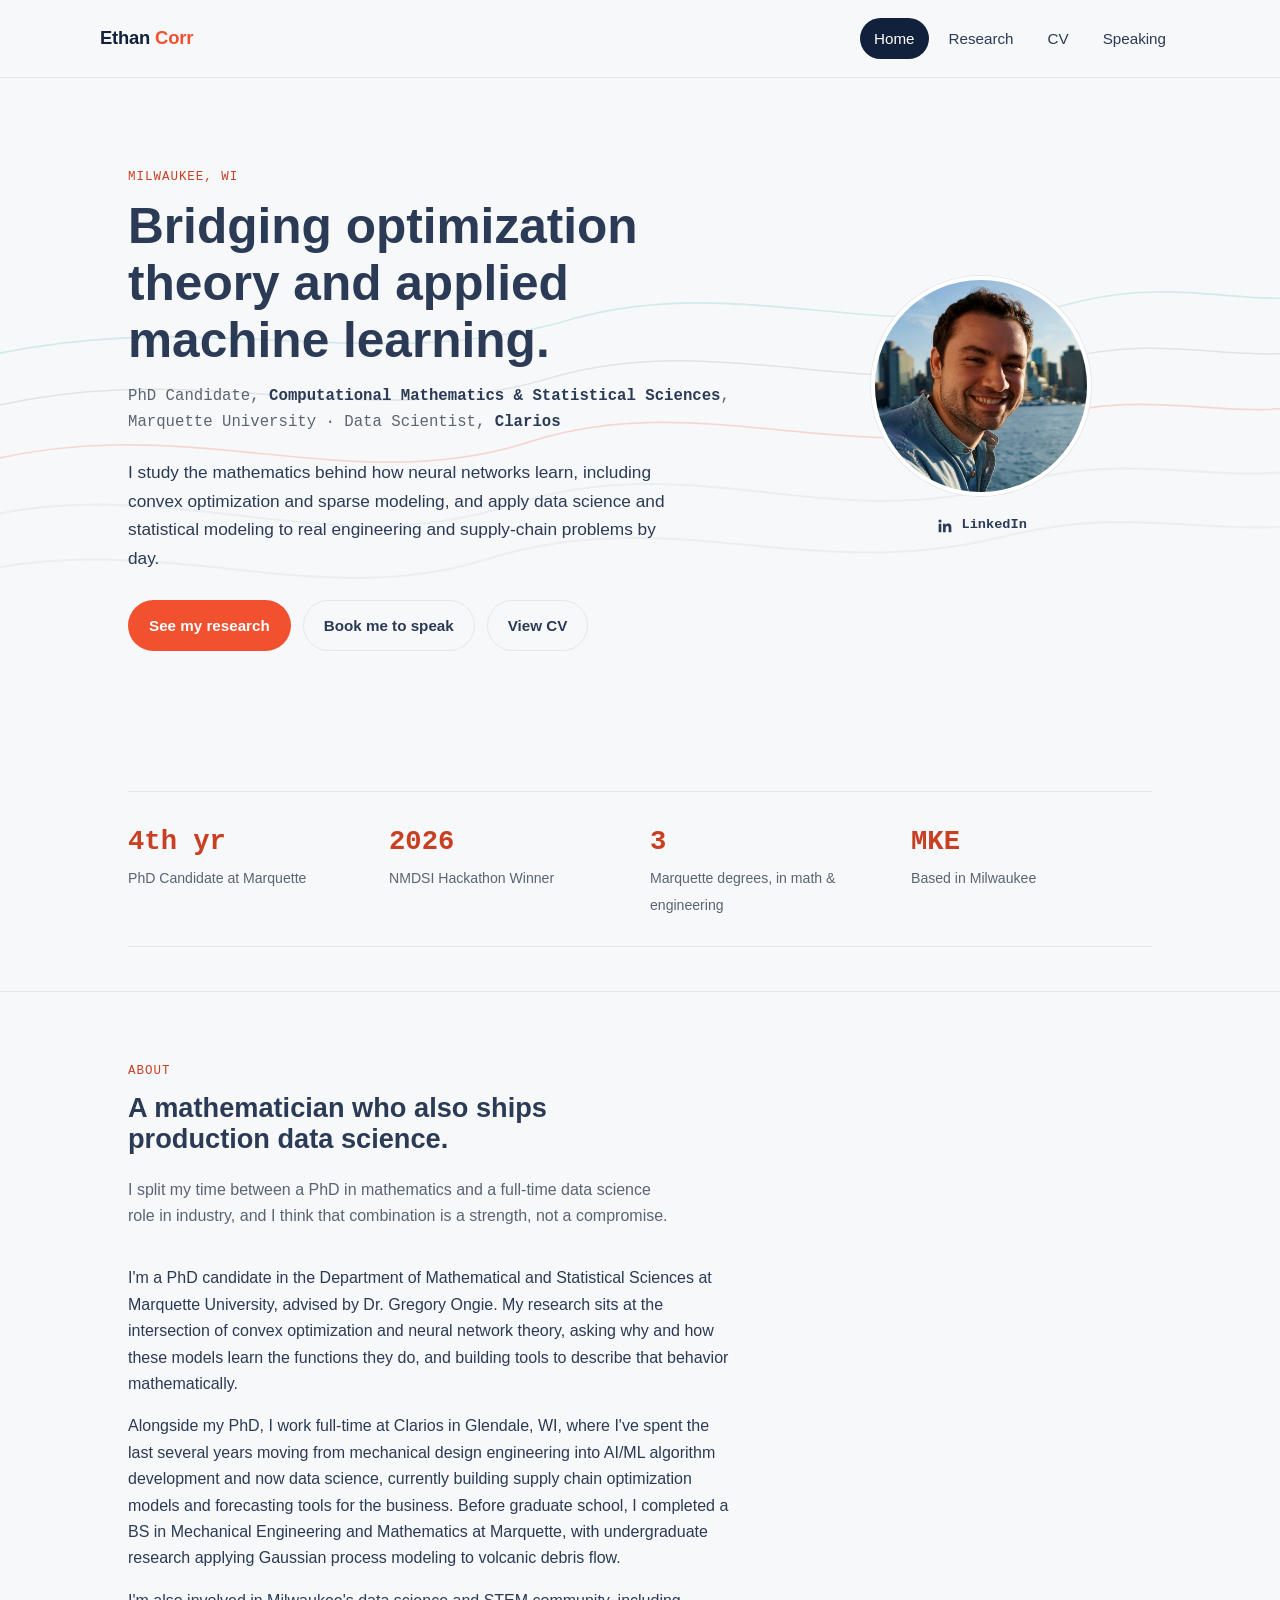
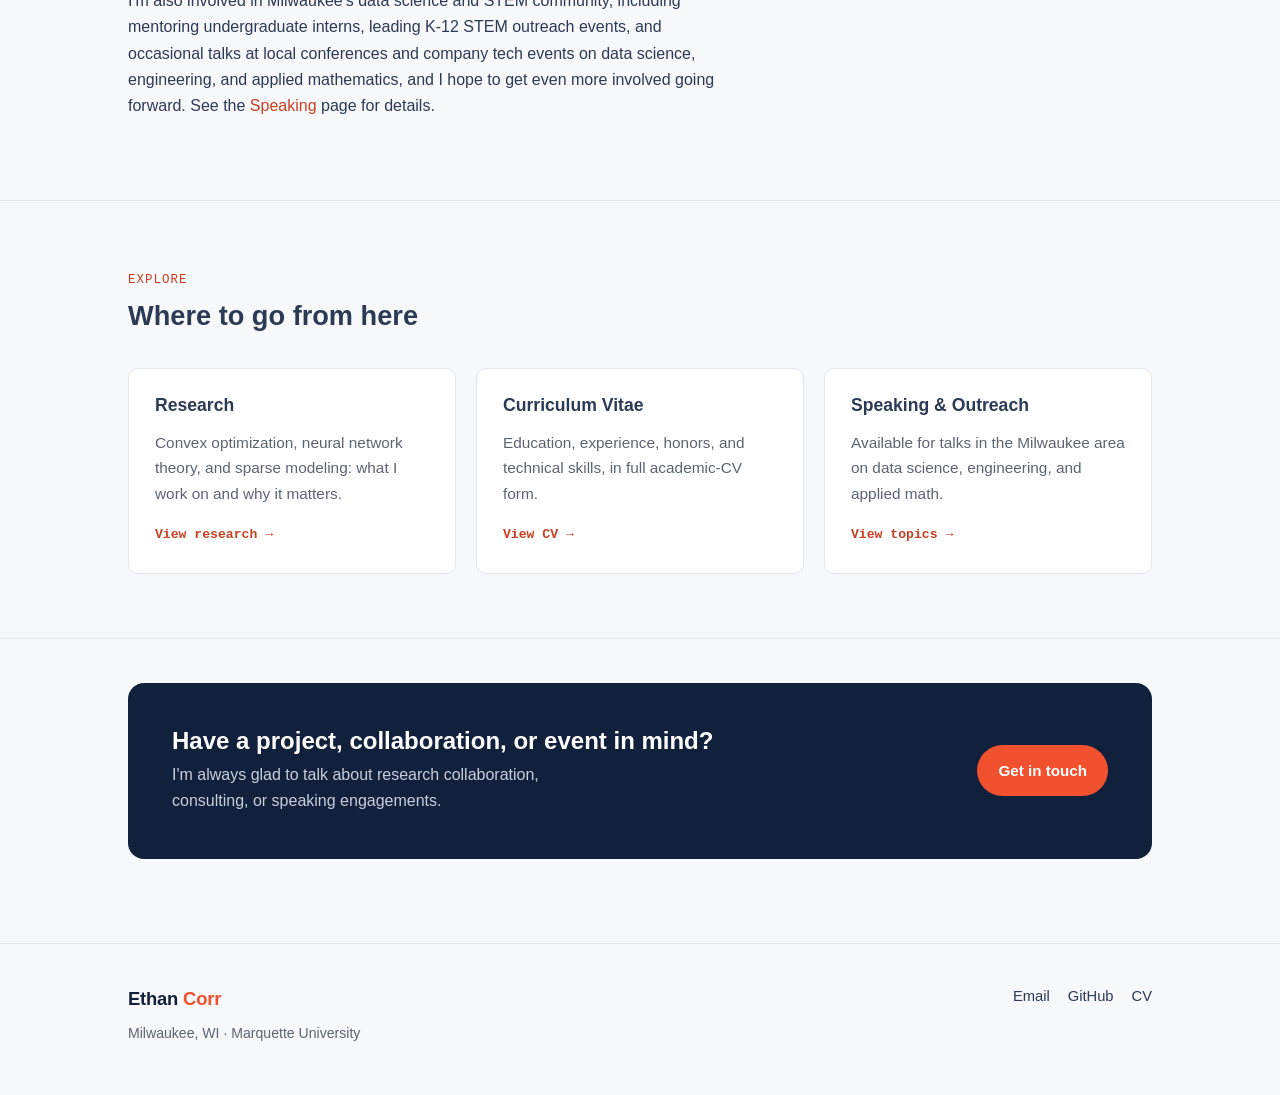
==== commit 58dae1ae: "Update index.html" ====
--- a/index.html
+++ b/index.html
@@ -1,9 +1,4 @@
 <!DOCTYPE html>
-<html lang="en">
-<head>
-<meta charset="UTF-8">
-<meta name="viewport" content="width=device-width, initial-scale=1.0">
-<title>Ethan Corr | Mathematician & Data Scientist</t<!DOCTYPE html>
 <html lang="en">
 <head>
 <meta charset="UTF-8">
@@ -150,141 +145,3 @@
 <script src="js/main.js"></script>
 </body>
 </html>
-itle>
-<meta name="description" content="Ethan Corr is a PhD candidate in Computational Mathematics &amp; Statistical Sciences at Marquette University and a Data Scientist at Clarios, working on convex optimization for neural networks.">
-<link rel="preconnect" href="https://fonts.googleapis.com">
-<link href="https://fonts.googleapis.com/css2?family=Space+Grotesk:wght@500;700&family=Inter:wght@400;500;600&family=IBM+Plex+Mono:wght@500;600&display=swap" rel="stylesheet">
-<link rel="stylesheet" href="css/styles.css">
-</head>
-<body>
-
-<header class="site-header">
-  <nav class="nav wrap">
-    <a href="index.html" class="wordmark">Ethan <span>Corr</span></a>
-    <button class="nav-toggle" aria-label="Toggle navigation" aria-expanded="false">
-      <svg width="20" height="20" viewBox="0 0 20 20" fill="none"><path d="M2 5h16M2 10h16M2 15h16" stroke="#12213B" stroke-width="1.6" stroke-linecap="round"/></svg>
-    </button>
-    <ul class="nav-links">
-      <li><a href="index.html" aria-current="page">Home</a></li>
-      <li><a href="research.html">Research</a></li>
-      <li><a href="cv.html">CV</a></li>
-      <li><a href="speaking.html">Speaking</a></li>
-    </ul>
-  </nav>
-</header>
-
-<section class="hero">
-  <!-- SIGNATURE ELEMENT: abstract contour / optimization-landscape motif -->
-  <svg class="contour-field" viewBox="0 0 1200 520" preserveAspectRatio="xMidYMid slice" aria-hidden="true">
-    <path d="M-50,420 C150,360 300,460 480,400 C650,345 780,430 950,380 C1080,345 1150,390 1250,360" fill="none" stroke="#E3E6EC" stroke-width="2"/>
-    <path d="M-50,370 C160,300 320,400 500,340 C660,290 800,370 970,320 C1090,285 1160,330 1250,300" fill="none" stroke="#F1512F" stroke-width="1.6" opacity="0.35"/>
-    <path d="M-50,320 C170,250 330,340 520,280 C680,235 820,310 990,265 C1100,235 1170,275 1250,250" fill="none" stroke="#12213B" stroke-width="1.4" opacity="0.18"/>
-    <path d="M-50,270 C180,205 340,285 540,225 C700,182 840,255 1010,210 C1110,185 1180,220 1250,200" fill="none" stroke="#17A398" stroke-width="1.6" opacity="0.3"/>
-    <path d="M-50,470 C140,415 290,505 460,450 C630,398 760,475 940,430 C1070,398 1140,435 1250,415" fill="none" stroke="#E3E6EC" stroke-width="2"/>
-  </svg>
-
-  <div class="wrap hero-grid">
-    <div>
-      <span class="eyebrow">Milwaukee, WI</span>
-      <h1>Bridging optimization theory and applied machine learning.</h1>
-      <p class="role-line">PhD Candidate, <strong>Computational Mathematics &amp; Statistical Sciences</strong>, Marquette University · Data Scientist, <strong>Clarios</strong></p>
-      <p class="lede">I study the mathematics behind how neural networks learn, including convex optimization and sparse modeling, and apply data science and statistical modeling to real engineering and supply-chain problems by day.</p>
-      <div class="btn-row">
-        <a class="btn btn-primary" href="research.html">See my research</a>
-        <a class="btn btn-secondary" href="speaking.html">Book me to speak</a>
-        <a class="btn btn-secondary" href="cv.html">View CV</a>
-      </div>
-    </div>
-    <div class="hero-photo">
-      <div class="headshot" style="background:none; padding:0;">
-        <img src="images/headshot.jpg" alt="Ethan Corr" style="width:100%; height:100%; object-fit:cover; border-radius:50%;">
-      </div>
-    </div>
-  </div>
-</section>
-
-<section class="block tight">
-  <div class="wrap">
-    <div class="stat-strip">
-      <div class="stat"><span class="num">4th yr</span><span class="label">PhD Candidate at Marquette</span></div>
-      <div class="stat"><span class="num">2026</span><span class="label">NMDSI Hackathon Winner</span></div>
-      <div class="stat"><span class="num">3</span><span class="label">Marquette degrees, in math &amp; engineering</span></div>
-      <div class="stat"><span class="num">MKE</span><span class="label">Based in Milwaukee</span></div>
-    </div>
-  </div>
-</section>
-
-<section class="block">
-  <div class="wrap">
-    <div class="section-head">
-      <span class="eyebrow">About</span>
-      <h2>A mathematician who also ships production data science.</h2>
-      <p>I split my time between a PhD in mathematics and a full-time data science role in industry, and I think that combination is a strength, not a compromise.</p>
-    </div>
-    <p style="max-width: 68ch; color: var(--ink-soft);">
-      I'm a PhD candidate in the Department of Mathematical and Statistical Sciences at Marquette University, advised by Dr. Gregory Ongie. My research sits at the intersection of convex optimization and neural network theory, asking why and how these models learn the functions they do, and building tools to describe that behavior mathematically.
-    </p>
-    <p style="max-width: 68ch; color: var(--ink-soft);">
-      Alongside my PhD, I work full-time at Clarios in Glendale, WI, where I've spent the last several years moving from mechanical design engineering into AI/ML algorithm development and now data science, currently building supply chain optimization models and forecasting tools for the business. Before graduate school, I completed a BS in Mechanical Engineering and Mathematics at Marquette, with undergraduate research applying Gaussian process modeling to volcanic debris flow.
-    </p>
-    <p style="max-width: 68ch; color: var(--ink-soft);">
-      I'm also involved in Milwaukee's data science and STEM community, including mentoring undergraduate interns, leading K-12 STEM outreach events, and occasional talks at local conferences and company tech events on data science, engineering, and applied mathematics, and I hope to get even more involved going forward. See the <a href="speaking.html">Speaking</a> page for details.
-    </p>
-  </div>
-</section>
-
-<section class="block">
-  <div class="wrap">
-    <div class="section-head">
-      <span class="eyebrow">Explore</span>
-      <h2>Where to go from here</h2>
-    </div>
-    <div class="card-grid">
-      <div class="card">
-        <h3>Research</h3>
-        <p>Convex optimization, neural network theory, and sparse modeling: what I work on and why it matters.</p>
-        <a class="card-link" href="research.html">View research &rarr;</a>
-      </div>
-      <div class="card">
-        <h3>Curriculum Vitae</h3>
-        <p>Education, experience, honors, and technical skills, in full academic-CV form.</p>
-        <a class="card-link" href="cv.html">View CV &rarr;</a>
-      </div>
-      <div class="card">
-        <h3>Speaking &amp; Outreach</h3>
-        <p>Available for talks in the Milwaukee area on data science, engineering, and applied math.</p>
-        <a class="card-link" href="speaking.html">View topics &rarr;</a>
-      </div>
-    </div>
-  </div>
-</section>
-
-<section class="block tight">
-  <div class="wrap">
-    <div class="callout">
-      <div>
-        <h2>Have a project, collaboration, or event in mind?</h2>
-        <p>I'm always glad to talk about research collaboration, consulting, or speaking engagements.</p>
-      </div>
-      <a class="btn btn-primary" href="mailto:ethan.corr@marquette.edu">Get in touch</a>
-    </div>
-  </div>
-</section>
-
-<footer class="site-footer">
-  <div class="wrap footer-grid">
-    <div>
-      <a href="index.html" class="wordmark">Ethan <span>Corr</span></a>
-      <div class="footer-meta">Milwaukee, WI &middot; Marquette University</div>
-    </div>
-    <div class="footer-links">
-      <a href="mailto:ethan.corr@marquette.edu">Email</a>
-      <a href="https://github.com/ethan-corr">GitHub</a>
-      <a href="cv.html">CV</a>
-    </div>
-  </div>
-</footer>
-
-<script src="js/main.js"></script>
-</body>
-</html>
